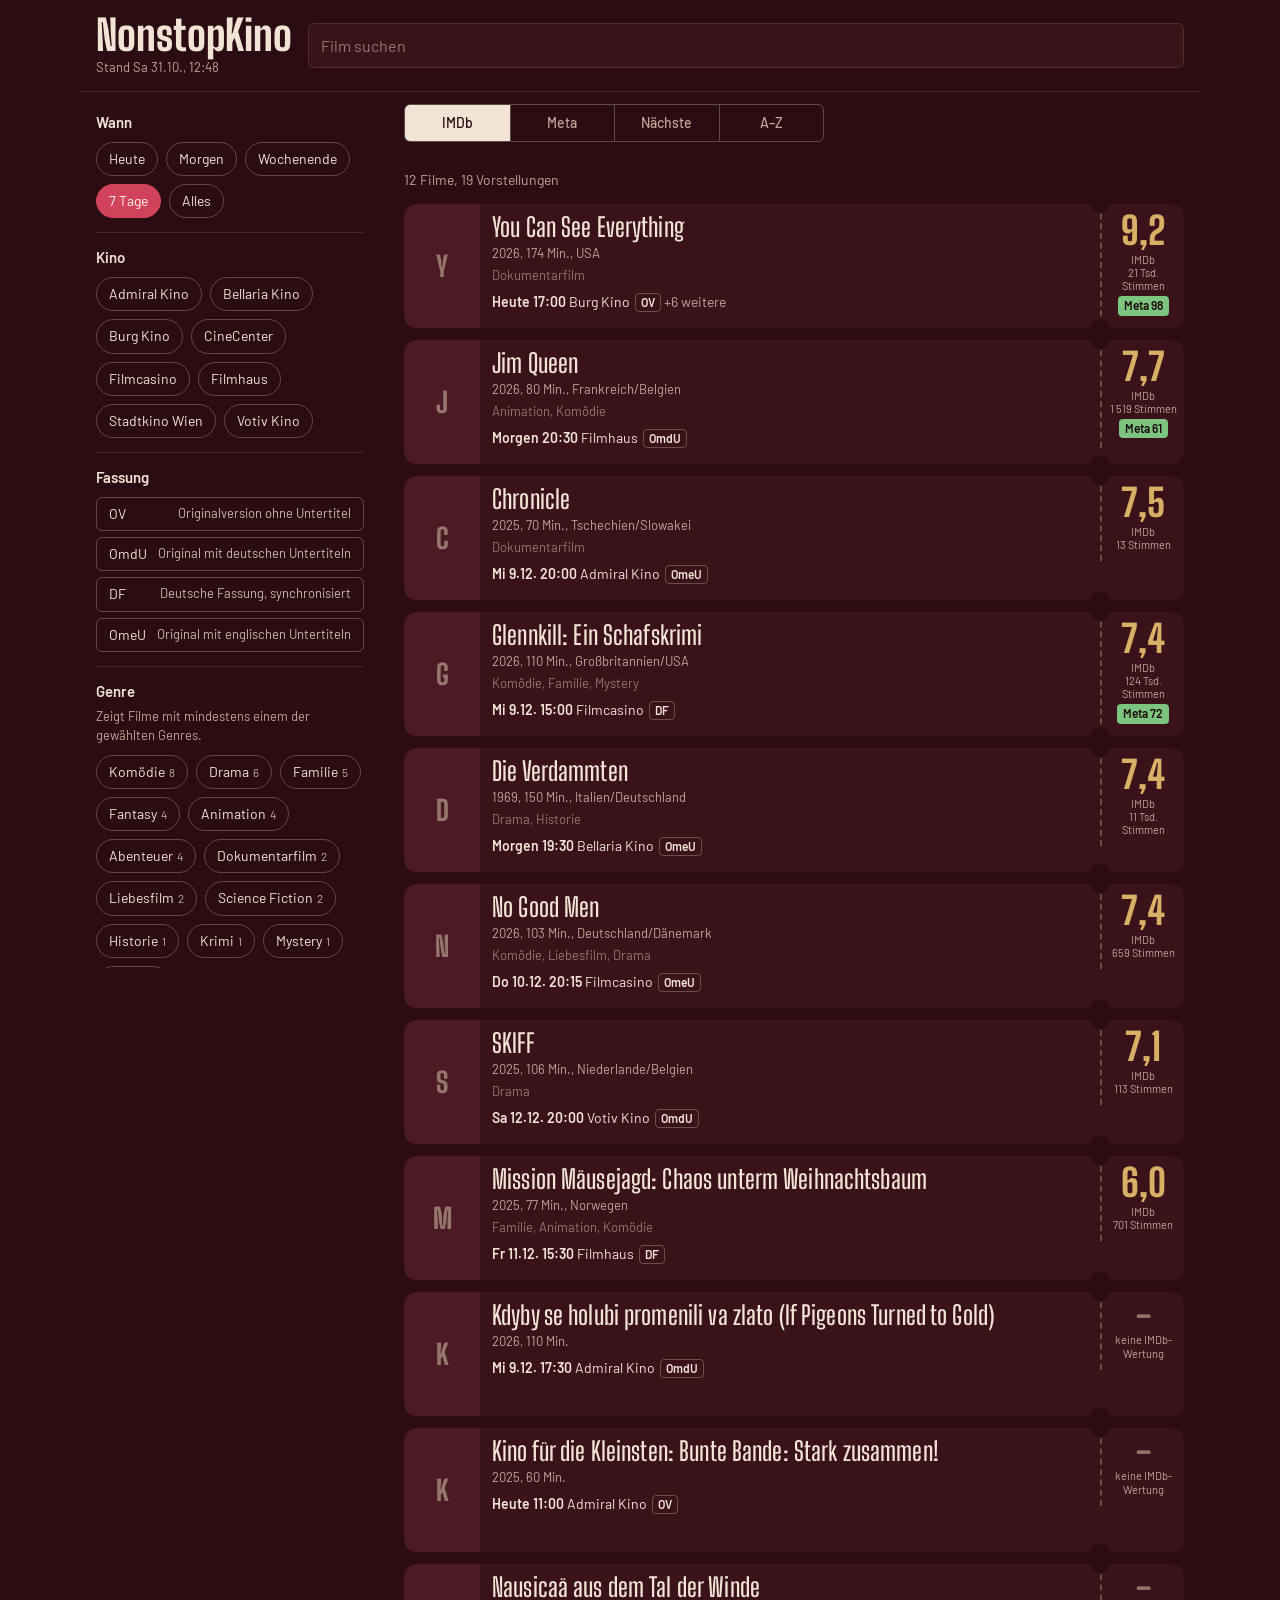
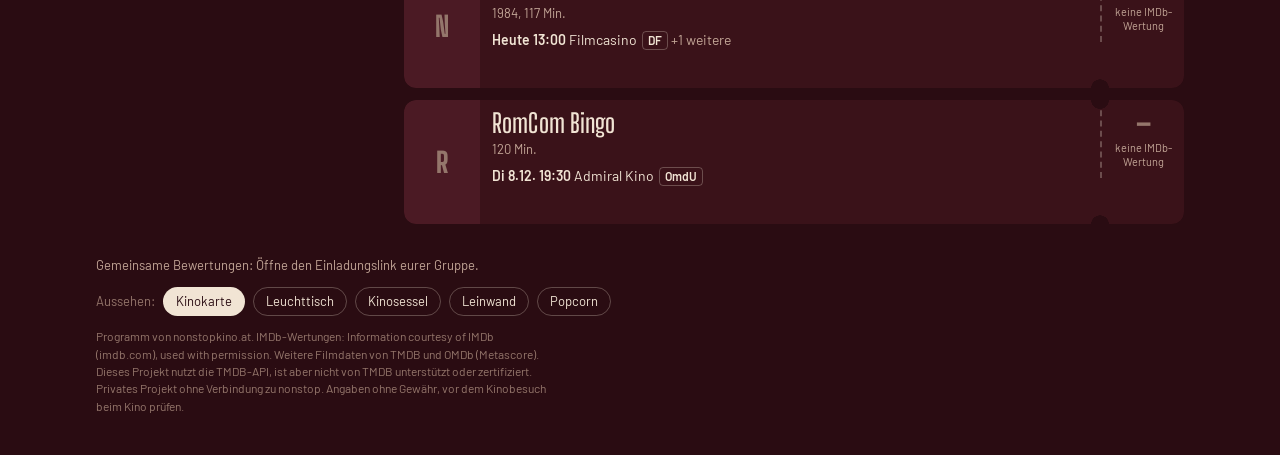
==== index.html @ e91eb58c "Drei neue Stile (Kinosessel, Leinwand, Popcorn) und Knopf zum Filterlöschen Co-Authored-By: Claude O" ====
<!doctype html>
<html lang="de">
<head>
<meta charset="utf-8">
<meta name="viewport" content="width=device-width, initial-scale=1, viewport-fit=cover">
<title>NonstopKino</title>
<meta name="description" content="Das aktuelle nonstop-Kinoprogramm in Wien, vorgefiltert nach Wertung, Genre, Herkunft, Kino und Fassung.">
<meta name="theme-color" content="#2a0c12">
<link rel="manifest" href="manifest.webmanifest">
<link rel="icon" href="icons/icon.svg" type="image/svg+xml">
<link rel="apple-touch-icon" href="icons/icon-192.png">
<link rel="stylesheet" href="app.css?v=10">
<link rel="stylesheet" href="stil-film.css?v=10">
<link rel="stylesheet" href="stil-sessel.css?v=10">
<link rel="stylesheet" href="stil-leinwand.css?v=10">
<link rel="stylesheet" href="stil-popcorn.css?v=10">
<script>
  // Stil vor dem ersten Zeichnen setzen, damit nichts flackert
  (function () {
    try {
      var p = new URLSearchParams(location.search).get("stil");
      if (p) localStorage.setItem("kinosieb.stil", p);
      var s = p || localStorage.getItem("kinosieb.stil");
      if (["film", "sessel", "leinwand", "popcorn"].indexOf(s) >= 0) document.documentElement.dataset.stil = s;
    } catch (e) {}
  })();
</script>
</head>
<body>
<div class="shell">
  <header class="top">
    <div class="brand">
      <h1>NonstopKino</h1>
      <p class="status" id="status">Programm wird geladen …</p>
    </div>
    <label class="search">
      <span class="sr-only">Film suchen</span>
      <input id="q" type="search" placeholder="Film suchen" autocomplete="off">
    </label>
  </header>

  <div class="bar">
    <div class="sortrow" role="radiogroup" aria-label="Sortieren nach">
      <button type="button" data-sort="imdb" role="radio">IMDb</button>
      <button type="button" data-sort="meta" role="radio" title="Metascore">Meta</button>
      <button type="button" data-sort="group" role="radio" title="Nach Interesse der Gruppe" hidden>Gruppe</button>
      <button type="button" data-sort="next" role="radio">Nächste</button>
      <button type="button" data-sort="title" role="radio">A–Z</button>
    </div>
    <nav class="chips" id="chips" aria-label="Filter"></nav>
  </div>

  <aside class="side" id="side" aria-label="Filter"></aside>

  <main class="list" id="list" aria-live="polite"></main>

  <footer class="foot">
    <p class="gruppe" id="gruppeInfo"></p>
    <p class="stilwahl" role="group" aria-label="Aussehen">Aussehen:
      <button type="button" data-stil="karte">Kinokarte</button>
      <button type="button" data-stil="film">Leuchttisch</button>
      <button type="button" data-stil="sessel">Kinosessel</button>
      <button type="button" data-stil="leinwand">Leinwand</button>
      <button type="button" data-stil="popcorn">Popcorn</button>
    </p>
    <p>Programm von nonstopkino.at. IMDb-Wertungen: Information courtesy of IMDb (imdb.com), used with permission. Weitere Filmdaten von TMDB und OMDb (Metascore). Dieses Projekt nutzt die TMDB-API, ist aber nicht von TMDB unterstützt oder zertifiziert. Privates Projekt ohne Verbindung zu nonstop. Angaben ohne Gewähr, vor dem Kinobesuch beim Kino prüfen.</p>
  </footer>
</div>

<dialog id="sheet" class="sheet" aria-label="Filter">
  <div class="sheet-head">
    <h2>Filter</h2>
    <button type="button" class="ghost" data-close>Schließen</button>
  </div>
  <div class="sheet-body" id="sheetBody"></div>
  <div class="sheet-foot">
    <button type="button" class="ghost" id="reset">Zurücksetzen</button>
    <button type="button" class="primary" data-close id="showN">Filme anzeigen</button>
  </div>
</dialog>

<dialog id="who" class="sheet" aria-label="Wer bist du?">
  <div class="sheet-head">
    <h2>Wer bist du?</h2>
    <button type="button" class="ghost" data-who-close>Später</button>
  </div>
  <div class="sheet-body" id="whoBody"></div>
</dialog>

<dialog id="detail" class="detail" aria-label="Filmdetails">
  <div class="detail-inner" id="detailBody"></div>
</dialog>

<script src="firebase-config.js?v=10"></script>
<script src="app.js?v=10" defer></script>
</body>
</html>
---- app.css ----
/* Schriften lokal eingebunden (SIL Open Font License), keine Verbindung zu Google */
@font-face { font-family: "Barlow"; font-style: normal; font-weight: 400; font-display: swap; src: url("fonts/barlow-latin-400-normal.woff2") format("woff2"); unicode-range: U+0000-00FF, U+0131, U+0152-0153, U+02BB-02BC, U+02C6, U+02DA, U+02DC, U+0304, U+0308, U+0329, U+2000-206F, U+20AC, U+2122, U+2191, U+2193, U+2212, U+2215, U+FEFF, U+FFFD; }
@font-face { font-family: "Barlow"; font-style: normal; font-weight: 400; font-display: swap; src: url("fonts/barlow-latin-ext-400-normal.woff2") format("woff2"); unicode-range: U+0100-02BA, U+02BD-02C5, U+02C7-02CC, U+02CE-02D7, U+02DD-02FF, U+1D00-1DBF, U+1E00-1E9F, U+1EF2-1EFF, U+2020, U+20A0-20AB, U+20AD-20C0, U+2113, U+2C60-2C7F, U+A720-A7FF; }
@font-face { font-family: "Barlow"; font-style: normal; font-weight: 500; font-display: swap; src: url("fonts/barlow-latin-500-normal.woff2") format("woff2"); unicode-range: U+0000-00FF, U+0131, U+0152-0153, U+02BB-02BC, U+02C6, U+02DA, U+02DC, U+0304, U+0308, U+0329, U+2000-206F, U+20AC, U+2122, U+2191, U+2193, U+2212, U+2215, U+FEFF, U+FFFD; }
@font-face { font-family: "Barlow"; font-style: normal; font-weight: 500; font-display: swap; src: url("fonts/barlow-latin-ext-500-normal.woff2") format("woff2"); unicode-range: U+0100-02BA, U+02BD-02C5, U+02C7-02CC, U+02CE-02D7, U+02DD-02FF, U+1D00-1DBF, U+1E00-1E9F, U+1EF2-1EFF, U+2020, U+20A0-20AB, U+20AD-20C0, U+2113, U+2C60-2C7F, U+A720-A7FF; }
@font-face { font-family: "Barlow"; font-style: normal; font-weight: 600; font-display: swap; src: url("fonts/barlow-latin-600-normal.woff2") format("woff2"); unicode-range: U+0000-00FF, U+0131, U+0152-0153, U+02BB-02BC, U+02C6, U+02DA, U+02DC, U+0304, U+0308, U+0329, U+2000-206F, U+20AC, U+2122, U+2191, U+2193, U+2212, U+2215, U+FEFF, U+FFFD; }
@font-face { font-family: "Barlow"; font-style: normal; font-weight: 600; font-display: swap; src: url("fonts/barlow-latin-ext-600-normal.woff2") format("woff2"); unicode-range: U+0100-02BA, U+02BD-02C5, U+02C7-02CC, U+02CE-02D7, U+02DD-02FF, U+1D00-1DBF, U+1E00-1E9F, U+1EF2-1EFF, U+2020, U+20A0-20AB, U+20AD-20C0, U+2113, U+2C60-2C7F, U+A720-A7FF; }
@font-face { font-family: "Big Shoulders Display"; font-style: normal; font-weight: 600; font-display: swap; src: url("fonts/big-shoulders-display-latin-600-normal.woff2") format("woff2"); unicode-range: U+0000-00FF, U+0131, U+0152-0153, U+02BB-02BC, U+02C6, U+02DA, U+02DC, U+0304, U+0308, U+0329, U+2000-206F, U+20AC, U+2122, U+2191, U+2193, U+2212, U+2215, U+FEFF, U+FFFD; }
@font-face { font-family: "Big Shoulders Display"; font-style: normal; font-weight: 600; font-display: swap; src: url("fonts/big-shoulders-display-latin-ext-600-normal.woff2") format("woff2"); unicode-range: U+0100-02BA, U+02BD-02C5, U+02C7-02CC, U+02CE-02D7, U+02DD-02FF, U+1D00-1DBF, U+1E00-1E9F, U+1EF2-1EFF, U+2020, U+20A0-20AB, U+20AD-20C0, U+2113, U+2C60-2C7F, U+A720-A7FF; }
@font-face { font-family: "Big Shoulders Display"; font-style: normal; font-weight: 800; font-display: swap; src: url("fonts/big-shoulders-display-latin-800-normal.woff2") format("woff2"); unicode-range: U+0000-00FF, U+0131, U+0152-0153, U+02BB-02BC, U+02C6, U+02DA, U+02DC, U+0304, U+0308, U+0329, U+2000-206F, U+20AC, U+2122, U+2191, U+2193, U+2212, U+2215, U+FEFF, U+FFFD; }
@font-face { font-family: "Big Shoulders Display"; font-style: normal; font-weight: 800; font-display: swap; src: url("fonts/big-shoulders-display-latin-ext-800-normal.woff2") format("woff2"); unicode-range: U+0100-02BA, U+02BD-02C5, U+02C7-02CC, U+02CE-02D7, U+02DD-02FF, U+1D00-1DBF, U+1E00-1E9F, U+1EF2-1EFF, U+2020, U+20A0-20AB, U+20AD-20C0, U+2113, U+2C60-2C7F, U+A720-A7FF; }

:root {
  --plush: #2a0c12;
  --plush-2: #3a1219;
  --plush-3: #4b1a24;
  --ink: #f1e4d4;
  --muted: #c2a596;
  --dim: #94766b;
  --brass: #d7b066;
  --seat: #d0435a;
  --seat-ink: #fff3f0;
  --line: rgba(241, 228, 212, 0.12);
  --line-strong: rgba(241, 228, 212, 0.28);
  --meta-good: #7cc47f;
  --meta-mid: #e6c24f;
  --meta-bad: #e27565;
  --focus: #f3d48f;
  --stub: 84px;
  --notch: 9px;
  --r-s: 6px;
  --r-m: 12px;
  --display: "Big Shoulders Display", "Arial Narrow", sans-serif;
  --ui: "Barlow", system-ui, -apple-system, "Segoe UI", sans-serif;
  color-scheme: dark;
}

* { box-sizing: border-box; }
html { -webkit-text-size-adjust: 100%; }
body {
  margin: 0;
  background: var(--plush);
  color: var(--ink);
  font: 400 16px/1.45 var(--ui);
  min-height: 100vh;
}
button, input { font: inherit; color: inherit; }
a { color: var(--brass); }
:focus-visible { outline: 2px solid var(--focus); outline-offset: 2px; }
.sr-only { position: absolute; width: 1px; height: 1px; overflow: hidden; clip: rect(0 0 0 0); white-space: nowrap; }

.shell {
  display: grid;
  grid-template-columns: minmax(0, 1fr);
  grid-template-areas: "top" "bar" "list" "foot";
  max-width: 1120px;
  margin: 0 auto;
}

/* Kopfbereich */
.top {
  grid-area: top;
  background: var(--plush);
  padding: calc(env(safe-area-inset-top) + 14px) 16px 0;
}
.brand { display: flex; align-items: baseline; justify-content: space-between; gap: 12px; }
.brand h1 {
  margin: 0;
  font: 800 42px/1 var(--display);
  color: var(--ink);
}
.status { margin: 0; font-size: 13px; color: var(--muted); text-align: right; }

.search { display: block; margin-top: 12px; }
.search input {
  width: 100%;
  padding: 10px 12px;
  background: var(--plush-2);
  border: 1px solid var(--line);
  border-radius: var(--r-s);
}
.search input::placeholder { color: var(--dim); }

/* Sortierung und Filter: bleiben beim Scrollen oben stehen */
.bar {
  grid-area: bar;
  position: sticky;
  top: 0;
  z-index: 5;
  padding: 10px 16px;
  padding-top: max(10px, env(safe-area-inset-top));
  background: var(--plush);
  border-bottom: 1px solid var(--line);
}
.sortrow {
  display: grid;
  grid-auto-flow: column;
  grid-auto-columns: 1fr;
  border: 1px solid var(--line-strong);
  border-radius: var(--r-s);
  overflow: hidden;
}
.sortrow button {
  border: 0;
  background: transparent;
  padding: 8px 4px;
  font-weight: 500;
  font-size: 14px;
  color: var(--muted);
  cursor: pointer;
}
.sortrow button + button { border-left: 1px solid var(--line-strong); }
.sortrow button[aria-checked="true"] { background: var(--ink); color: var(--plush); }

.chips {
  display: flex;
  gap: 8px;
  margin: 10px -16px 0;
  padding: 0 16px 2px;
  overflow-x: auto;
  scrollbar-width: none;
}
.chips::-webkit-scrollbar { display: none; }
.chip {
  flex: none;
  border: 1px solid var(--line-strong);
  background: transparent;
  border-radius: 999px;
  padding: 6px 12px;
  font-size: 14px;
  cursor: pointer;
  white-space: nowrap;
}
.chip.on { background: var(--seat); border-color: var(--seat); color: var(--seat-ink); }
.chip.clear { border-style: dashed; font-weight: 600; }
.side-reset { width: 100%; margin: 8px 0 4px; }
.nr { display: none; }
.chip .n { font-weight: 600; margin-left: 4px; }

/* Liste */
.list { grid-area: list; padding: 14px 16px 24px; display: grid; gap: 12px; align-content: start; }
.summary { margin: 0 0 2px; font-size: 14px; color: var(--muted); display: flex; justify-content: space-between; gap: 12px; }
.summary button { background: none; border: 0; padding: 0; color: var(--brass); cursor: pointer; text-decoration: underline; }

.ticket {
  position: relative;
  display: grid;
  grid-template-columns: 64px minmax(0, 1fr) var(--stub);
  min-height: 112px;
  background: var(--plush-2);
  border-radius: var(--r-m);
  cursor: pointer;
  text-align: left;
  border: 0;
  padding: 0;
  width: 100%;
  -webkit-mask:
    radial-gradient(circle var(--notch) at calc(100% - var(--stub)) 0, transparent 97%, #000 100%) top / 100% 51% no-repeat,
    radial-gradient(circle var(--notch) at calc(100% - var(--stub)) 100%, transparent 97%, #000 100%) bottom / 100% 51% no-repeat;
          mask:
    radial-gradient(circle var(--notch) at calc(100% - var(--stub)) 0, transparent 97%, #000 100%) top / 100% 51% no-repeat,
    radial-gradient(circle var(--notch) at calc(100% - var(--stub)) 100%, transparent 97%, #000 100%) bottom / 100% 51% no-repeat;
}
.ticket:hover { background: #431620; }
.ticket:focus-visible { outline-offset: -2px; }

.poster {
  width: 64px;
  height: 100%;
  min-height: 112px;
  object-fit: cover;
  border-radius: var(--r-m) 0 0 var(--r-m);
  background: var(--plush-3);
  display: block;
}
.poster.empty {
  display: grid;
  place-items: center;
  font: 800 28px/1 var(--display);
  color: var(--dim);
}

.body { padding: 10px 12px; min-width: 0; display: flex; flex-direction: column; gap: 3px; }
.title {
  margin: 0;
  font: 600 26px/1.02 var(--display);
  letter-spacing: 0.005em;
  overflow-wrap: anywhere;
}
.facts { margin: 0; font-size: 13px; color: var(--muted); }
.genres { margin: 0; font-size: 13px; color: var(--dim); }
.next { margin: auto 0 0; padding-top: 4px; font-size: 14px; }
.next b { font-weight: 600; }
.next .more { color: var(--muted); }
.vtag {
  display: inline-block;
  font-size: 12px;
  font-weight: 600;
  padding: 0 5px;
  border: 1px solid var(--line-strong);
  border-radius: 4px;
  margin-left: 2px;
}

.edge { display: none; }

.stub {
  border-left: 2px dashed var(--line-strong);
  padding: 10px 6px;
  display: flex;
  flex-direction: column;
  align-items: center;
  justify-content: center;
  gap: 4px;
  text-align: center;
}
.score {
  font: 800 38px/0.9 var(--display);
  color: var(--brass);
  font-variant-numeric: tabular-nums;
}
.score.none { color: var(--dim); font-size: 30px; }
.score-label { font-size: 11px; color: var(--muted); line-height: 1.2; }
.meta {
  font-size: 12px;
  font-weight: 600;
  padding: 1px 6px;
  border-radius: 4px;
  color: #1d0a0d;
}
.meta.good { background: var(--meta-good); }
.meta.mid { background: var(--meta-mid); }
.meta.bad { background: var(--meta-bad); }

/* Bewertungen der Gruppe */
.votes { display: flex; flex-wrap: wrap; gap: 4px; margin-top: 7px; }
.vchip {
  font-size: 12px;
  line-height: 1;
  padding: 4px 7px;
  border-radius: 999px;
  background: rgba(241, 228, 212, 0.08);
  border: 1px solid var(--line);
  white-space: nowrap;
}
.vchip.me { border-color: var(--brass); }
.ticket.is-seen { opacity: 0.55; }
.ticket.is-seen .title::after { content: " ✓ gesehen"; font: 500 13px/1 var(--ui); color: var(--muted); }
.d-group { margin-top: 24px; padding: 16px; background: var(--plush-2); border-radius: var(--r-m); }
.d-group h3 { margin: 0 0 12px; font: 600 24px/1 var(--display); }
.rates { display: grid; grid-template-columns: repeat(4, 1fr); gap: 8px; }
.rate {
  display: flex;
  flex-direction: column;
  align-items: center;
  gap: 4px;
  padding: 10px 2px;
  border-radius: var(--r-s);
  border: 1px solid var(--line-strong);
  background: transparent;
  cursor: pointer;
  font-size: 13px;
}
.rate .emo { font-size: 30px; line-height: 1; }
.rate[aria-pressed="true"] { background: var(--seat); border-color: var(--seat); color: var(--seat-ink); }
.seen-toggle {
  margin-top: 10px;
  width: 100%;
  padding: 10px;
  border-radius: var(--r-s);
  border: 1px dashed var(--line-strong);
  background: transparent;
  cursor: pointer;
  font-weight: 500;
}
.seen-toggle[aria-pressed="true"] { border-style: solid; background: var(--ink); color: var(--plush); }
.group-list { list-style: none; margin: 14px 0 0; padding: 0; }
.group-list li { display: flex; justify-content: space-between; gap: 12px; padding: 8px 0; border-top: 1px solid var(--line); font-size: 15px; }
.group-list .who { font-weight: 600; }
.group-list .what { text-align: right; }
.group-list .what.none { color: var(--dim); }
.linkbtn { background: none; border: 0; padding: 0; color: var(--brass); text-decoration: underline; cursor: pointer; font: inherit; }
.gruppe { margin: 0 0 12px; font-size: 13px; color: var(--muted); }
.gruppe b { color: var(--ink); }
.who-new { display: grid; gap: 6px; margin: 16px 0 12px; }
.who-new input { padding: 10px 12px; background: var(--plush-3); border: 1px solid var(--line-strong); border-radius: var(--r-s); }
#who .sheet-body { padding: 14px 16px calc(env(safe-area-inset-bottom) + 18px); }
#who .primary { width: 100%; }

.empty-state { padding: 40px 8px; text-align: center; color: var(--muted); }
.empty-state h2 { font: 600 26px/1.1 var(--display); color: var(--ink); margin: 0 0 8px; }
.empty-state button { margin-top: 14px; }

.foot { grid-area: foot; padding: 8px 16px calc(env(safe-area-inset-bottom) + 28px); font-size: 12px; color: var(--dim); max-width: 70ch; }

/* Buttons */
.primary, .ghost {
  border-radius: var(--r-s);
  padding: 10px 16px;
  font-weight: 600;
  cursor: pointer;
}
.primary { background: var(--seat); color: var(--seat-ink); border: 1px solid var(--seat); }
.ghost { background: transparent; border: 1px solid var(--line-strong); color: var(--ink); }

/* Filter-Blatt */
.sheet {
  border: 0;
  padding: 0;
  background: var(--plush-2);
  color: var(--ink);
  width: 100%;
  max-width: 640px;
  max-height: 88vh;
  margin: auto auto 0;
  border-radius: 16px 16px 0 0;
  display: none;
  flex-direction: column;
}
.sheet[open] { display: flex; }
.sheet::backdrop { background: rgba(10, 2, 4, 0.6); }
.sheet-head, .sheet-foot { display: flex; align-items: center; justify-content: space-between; gap: 12px; padding: 14px 16px; }
.sheet-head { border-bottom: 1px solid var(--line); }
.sheet-head h2 { margin: 0; font: 600 26px/1 var(--display); }
.sheet-foot { border-top: 1px solid var(--line); padding-bottom: calc(env(safe-area-inset-bottom) + 14px); }
.sheet-foot .primary { flex: 1; }
.sheet-body { overflow-y: auto; padding: 4px 16px 12px; }

.fgroup { padding: 14px 0; border-bottom: 1px solid var(--line); }
.fgroup:last-child { border-bottom: 0; }
.fgroup h3 { margin: 0 0 8px; font-size: 15px; font-weight: 600; }
.fgroup .hint { margin: -4px 0 10px; font-size: 13px; color: var(--muted); }
.opts { display: flex; flex-wrap: wrap; gap: 8px; }
.opt {
  border: 1px solid var(--line-strong);
  background: transparent;
  border-radius: 999px;
  padding: 6px 12px;
  font-size: 14px;
  cursor: pointer;
}
.opt[aria-pressed="true"] { background: var(--seat); border-color: var(--seat); color: var(--seat-ink); }
.opt small { color: inherit; opacity: 0.75; margin-left: 4px; }
.vlist { display: grid; gap: 6px; }
.vlist .opt { border-radius: var(--r-s); text-align: left; display: flex; justify-content: space-between; gap: 10px; }
.vlist .opt span:last-child { opacity: 0.8; font-size: 13px; }

/* Detailansicht */
.detail {
  border: 0;
  padding: 0;
  margin: 0;
  width: 100%;
  max-width: 100%;
  height: 100%;
  max-height: 100%;
  background: var(--plush);
  color: var(--ink);
}
.detail::backdrop { background: rgba(10, 2, 4, 0.7); }
.detail-inner { max-width: 760px; margin: 0 auto; padding: calc(env(safe-area-inset-top) + 12px) 16px calc(env(safe-area-inset-bottom) + 32px); }
.detail-bar { display: flex; justify-content: flex-end; position: sticky; top: 0; padding: 4px 0 10px; background: var(--plush); z-index: 1; }
.d-hero { display: grid; grid-template-columns: 120px minmax(0, 1fr); gap: 16px; align-items: start; }
.d-hero img, .d-hero .poster.empty { width: 120px; height: 180px; min-height: 0; border-radius: var(--r-s); object-fit: cover; }
.d-title { margin: 0; font: 800 36px/0.98 var(--display); overflow-wrap: anywhere; }
.d-orig { margin: 4px 0 0; color: var(--muted); font-size: 14px; }
.d-facts { margin: 8px 0 0; font-size: 14px; color: var(--muted); }
.d-scores { display: flex; flex-wrap: wrap; gap: 14px; margin-top: 12px; align-items: flex-end; }
.d-score { display: flex; flex-direction: column; }
.d-score .score { font-size: 44px; }
.d-overview { margin: 18px 0 0; max-width: 65ch; }
.d-links { display: flex; flex-wrap: wrap; gap: 8px; margin-top: 16px; }
.d-links a {
  text-decoration: none;
  border: 1px solid var(--line-strong);
  border-radius: var(--r-s);
  padding: 8px 14px;
  color: var(--ink);
  font-weight: 500;
}
.d-links a.trailer { background: var(--ink); color: var(--plush); border-color: var(--ink); }
.d-shows { margin-top: 26px; }
.d-shows-head { display: flex; justify-content: space-between; align-items: baseline; gap: 12px; flex-wrap: wrap; }
.d-shows-head h3 { margin: 0; font: 600 26px/1 var(--display); }
.d-shows-head button { background: none; border: 0; color: var(--brass); text-decoration: underline; cursor: pointer; padding: 0; font-size: 14px; }
.day { margin-top: 16px; }
.day h4 { margin: 0 0 6px; font-size: 14px; font-weight: 600; color: var(--muted); }
.show {
  display: grid;
  grid-template-columns: 58px minmax(0, 1fr) auto;
  gap: 10px;
  align-items: center;
  padding: 9px 0;
  border-top: 1px solid var(--line);
}
.show-time { font: 600 24px/1 var(--display); font-variant-numeric: tabular-nums; }
.show-where { min-width: 0; }
.show-where .cin { font-weight: 600; }
.show-where .tags { font-size: 12px; color: var(--muted); }
.show-links { display: flex; gap: 10px; font-size: 13px; }
.d-note { margin-top: 22px; font-size: 13px; color: var(--dim); }

@media (min-width: 900px) {
  .shell {
    grid-template-columns: 300px minmax(0, 1fr);
    grid-template-areas: "top top" "side bar" "side list" "foot foot";
    grid-template-rows: auto auto 1fr auto;
    column-gap: 8px;
  }
  .top { display: grid; grid-template-columns: auto minmax(0, 1fr); grid-template-areas: "brand search"; align-items: center; gap: 16px; }
  .bar { padding: 12px 16px; border-bottom: 0; }
  .bar .sortrow { max-width: 420px; }
  .brand { grid-area: brand; flex-direction: column; align-items: flex-start; gap: 2px; }
  .status { text-align: left; }
  .search { grid-area: search; margin: 0; }
  .chips { display: none; }
  .top { padding-bottom: 14px; border-bottom: 1px solid var(--line); }
  .side {
    grid-area: side;
    grid-row: 2 / 4;
    display: block;
    position: sticky;
    top: 12px;
    align-self: start;
    max-height: calc(100vh - 24px);
    overflow-y: auto;
    padding: 6px 16px 24px;
  }
  .list { padding-top: 16px; }
  .ticket { grid-template-columns: 76px minmax(0, 1fr) var(--stub); min-height: 124px; }
  .poster { width: 76px; min-height: 124px; }
}
@media (max-width: 899px) { .side { display: none; } }

@media (prefers-reduced-motion: no-preference) {
  .sheet[open] { animation: rise 0.22s ease-out; }
  @keyframes rise { from { transform: translateY(24px); opacity: 0; } to { transform: none; opacity: 1; } }
}
---- stil-film.css ----
/* Stil "Leuchttisch": Filmstreifen auf dem Leuchttisch, Kinoreklame mit Steckbuchstaben.
   Aktiv, wenn <html data-stil="film"> gesetzt ist. */

:root[data-stil="film"] {
  --lightbox: #e7eae4;
  --lightbox-hi: #f7f8f3;
  --film: #17110d;
  --frame: #251c16;
  --frame-hi: #30241c;
  --edge: #ea7c2c;
  --bulb: #ffd479;
  --marquee: #a3172a;
  --marquee-deep: #7d0f1f;

  --plush: var(--film);
  --plush-2: var(--frame);
  --plush-3: #35281f;
  --ink: #f4ecdf;
  --muted: #cbb9a6;
  --dim: #927e6e;
  --brass: var(--bulb);
  --seat: #c41f34;
  --line: rgba(244, 236, 223, 0.12);
  --line-strong: rgba(244, 236, 223, 0.28);
  color-scheme: light;
}

:root[data-stil="film"] body {
  background:
    radial-gradient(120% 70% at 50% 0%, var(--lightbox-hi) 0%, var(--lightbox) 60%, #dfe2dc 100%) fixed;
  color: #1c1511;
}

/* Feines Filmkorn über allem */
:root[data-stil="film"] body::after {
  content: "";
  position: fixed;
  inset: 0;
  pointer-events: none;
  z-index: 40;
  opacity: 0.07;
  background-image: url("data:image/svg+xml,%3Csvg xmlns='http://www.w3.org/2000/svg' width='160' height='160'%3E%3Cfilter id='n'%3E%3CfeTurbulence type='fractalNoise' baseFrequency='.9' numOctaves='2' stitchTiles='stitch'/%3E%3CfeColorMatrix values='0 0 0 0 0 0 0 0 0 0 0 0 0 0 0 0 0 0 1.4 -.2'/%3E%3C/filter%3E%3Crect width='100%25' height='100%25' filter='url(%23n)'/%3E%3C/svg%3E");
}

/* Bereiche auf dem hellen Leuchttisch bekommen dunkle Schrift */
:root[data-stil="film"] .top,
:root[data-stil="film"] .bar,
:root[data-stil="film"] .side,
:root[data-stil="film"] .foot {
  --ink: #1c1511;
  --muted: #5d5045;
  --dim: #7a6b5f;
  --line: rgba(28, 21, 17, 0.14);
  --line-strong: rgba(28, 21, 17, 0.32);
  --plush: var(--lightbox);
  --plush-2: #ffffff;
  --brass: #a3172a;
  --focus: #a3172a;
  color: var(--ink);
}
:root[data-stil="film"] .top,
:root[data-stil="film"] .bar {
  background: radial-gradient(120% 70% at 50% 0%, var(--lightbox-hi) 0%, var(--lightbox) 60%, #dfe2dc 100%) fixed;
  border-bottom-color: transparent;
}
:root[data-stil="film"] .bar { box-shadow: 0 6px 12px -8px rgba(28, 21, 17, 0.25); }

/* Kinoreklame mit Glühbirnen */
:root[data-stil="film"] .brand {
  position: relative;
  flex-direction: column;
  align-items: center;
  justify-content: center;
  gap: 9px;
  padding: 20px 18px 14px;
  background: linear-gradient(180deg, var(--marquee), var(--marquee-deep));
  border-radius: 10px;
  box-shadow: 0 10px 26px rgba(125, 15, 31, 0.28), inset 0 1px 0 rgba(255, 255, 255, 0.15);
}
:root[data-stil="film"] .brand::before {
  content: "";
  position: absolute;
  inset: 4px;
  border-radius: 8px;
  padding: 7px;
  background: radial-gradient(circle, #fffbe8 0 1.6px, var(--bulb) 2.6px, rgba(255, 212, 121, 0.35) 3.6px, transparent 4.8px) center / 14px 14px round;
  -webkit-mask: linear-gradient(#000 0 0) content-box, linear-gradient(#000 0 0);
  -webkit-mask-composite: xor;
          mask: linear-gradient(#000 0 0) content-box exclude, linear-gradient(#000 0 0);
  pointer-events: none;
}
:root[data-stil="film"] .brand h1 {
  display: flex;
  gap: 3px;
  padding: 6px 12px 4px;
  background:
    repeating-linear-gradient(180deg, transparent 0 44px, rgba(0, 0, 0, 0.12) 44px 46px),
    #f6f6f0;
  border-radius: 3px;
  box-shadow: 0 0 0 3px #2a0a10, 0 0 22px rgba(255, 228, 170, 0.55), inset 0 0 14px rgba(255, 255, 255, 0.9);
}
:root[data-stil="film"] .tile {
  display: inline-block;
  font: 800 40px/1 var(--display);
  color: #151313;
  padding: 1px 2px 0;
}
:root[data-stil="film"] .tile:nth-child(3n + 1) { transform: rotate(-1.4deg) translateY(1px); }
:root[data-stil="film"] .tile:nth-child(4n + 2) { transform: rotate(1.1deg); }
:root[data-stil="film"] .tile:nth-child(5n + 3) { transform: translateY(-1px); }
:root[data-stil="film"] .status { color: #ffe7c4; text-align: center; font-size: 13px; }

:root[data-stil="film"] .search input { border-color: rgba(28, 21, 17, 0.22); }
:root[data-stil="film"] .chip { background: rgba(255, 255, 255, 0.55); }
:root[data-stil="film"] .chip.on { background: var(--seat); }

/* Der Filmstreifen */
:root[data-stil="film"] .list {
  position: relative;
  margin: 12px 8px 0;
  padding: 18px 34px 26px;
  gap: 30px;
  background: var(--film);
  color: var(--ink);
  border-radius: 3px;
  box-shadow: 0 14px 34px rgba(0, 0, 0, 0.25);
}
:root[data-stil="film"] .list::before,
:root[data-stil="film"] .list::after {
  content: "";
  position: absolute;
  top: 0;
  bottom: 0;
  width: 16px;
  background: url("data:image/svg+xml,%3Csvg xmlns='http://www.w3.org/2000/svg' width='16' height='26'%3E%3Crect x='1' y='7' width='14' height='12' rx='3' fill='%23e7eae4'/%3E%3C/svg%3E") 0 0 / 16px 26px repeat-y;
}
:root[data-stil="film"] .list::before { left: 9px; }
:root[data-stil="film"] .list::after { right: 9px; }

:root[data-stil="film"] .summary { color: var(--edge); font-size: 12px; letter-spacing: 0.08em; font-weight: 600; }
:root[data-stil="film"] .summary button { color: var(--bulb); }

:root[data-stil="film"] .ticket {
  -webkit-mask: none;
          mask: none;
  overflow: visible;
  grid-template-columns: 82px minmax(0, 1fr) 76px;
  min-height: 124px;
  background: var(--frame);
  border-radius: 7px;
  box-shadow: inset 0 0 0 1px rgba(255, 255, 255, 0.04), inset 0 0 30px rgba(0, 0, 0, 0.35);
}
:root[data-stil="film"] .ticket:hover { background: var(--frame-hi); }
:root[data-stil="film"] .ticket .poster { width: 82px; min-height: 124px; border-radius: 7px 0 0 7px; }
:root[data-stil="film"] .edge {
  display: block;
  position: absolute;
  top: -21px;
  left: 2px;
  right: 2px;
  font: 600 11px/1 var(--ui);
  letter-spacing: 0.16em;
  color: var(--edge);
  white-space: nowrap;
  overflow: hidden;
  pointer-events: none;
}
:root[data-stil="film"] .stub {
  border-left: 0;
  background: linear-gradient(180deg, rgba(255, 212, 121, 0.06), rgba(0, 0, 0, 0.18));
  border-radius: 0 7px 7px 0;
}
:root[data-stil="film"] .score {
  color: var(--bulb);
  text-shadow: 0 0 14px rgba(255, 186, 84, 0.5), 0 0 2px rgba(255, 240, 200, 0.6);
}
:root[data-stil="film"] .score.none { color: var(--dim); text-shadow: none; }
:root[data-stil="film"] .empty-state h2 { color: var(--ink); }

/* Filter und Detail: dunkler Vorführraum */
:root[data-stil="film"] .sheet { background: var(--film); }
:root[data-stil="film"] .detail,
:root[data-stil="film"] .detail-bar { background: var(--film); }
:root[data-stil="film"] .d-hero img,
:root[data-stil="film"] .d-hero .poster.empty { box-shadow: 0 0 0 4px #000, 0 0 40px rgba(255, 220, 160, 0.18); }
:root[data-stil="film"] .d-links a.trailer { background: var(--bulb); color: #1d130a; border-color: var(--bulb); }

/* Stilwahl im Fußbereich */
.stilwahl { display: flex; gap: 8px; align-items: center; margin: 0 0 12px; font-size: 13px; }
.stilwahl button {
  background: transparent;
  border: 1px solid var(--line-strong);
  border-radius: 999px;
  padding: 4px 12px;
  cursor: pointer;
  color: var(--ink);
}
.stilwahl button[aria-pressed="true"] { background: var(--ink); color: var(--plush); }

/* Vorlauf-Countdown beim ersten Öffnen */
.leader {
  position: fixed;
  inset: 0;
  z-index: 60;
  display: grid;
  place-items: center;
  background: radial-gradient(circle at 50% 50%, #3a332b 0%, #15110d 70%);
  transition: opacity 0.35s ease;
}
.leader.out { opacity: 0; pointer-events: none; }
.leader-ring {
  position: relative;
  width: 200px;
  height: 200px;
  border-radius: 50%;
  border: 3px solid #d9d2c3;
  box-shadow: 0 0 0 14px rgba(217, 210, 195, 0.12);
  background:
    linear-gradient(#d9d2c3, #d9d2c3) center / 2px 100% no-repeat,
    linear-gradient(#d9d2c3, #d9d2c3) center / 100% 2px no-repeat;
  overflow: hidden;
}
.leader-ring::before {
  content: "";
  position: absolute;
  inset: 0;
  background: conic-gradient(rgba(255, 255, 255, 0.28) 0deg 70deg, transparent 70deg);
  animation: sweep 0.45s linear infinite;
}
.leader-ring span {
  position: absolute;
  inset: 0;
  display: grid;
  place-items: center;
  font: 800 120px/1 var(--display);
  color: #f1ece2;
}
@keyframes sweep { to { transform: rotate(360deg); } }

@media (min-width: 900px) {
  :root[data-stil="film"] .list { margin: 16px 0 0; }
  :root[data-stil="film"] .brand { align-items: flex-start; padding: 18px 20px 12px; }
  :root[data-stil="film"] .status { text-align: left; }
  :root[data-stil="film"] .ticket { grid-template-columns: 96px minmax(0, 1fr) 84px; min-height: 140px; }
  :root[data-stil="film"] .ticket .poster { width: 96px; min-height: 140px; }
}

@media (max-width: 380px) {
  :root[data-stil="film"] .tile { font-size: 33px; }
  :root[data-stil="film"] .brand h1 { gap: 2px; padding: 6px 8px 4px; }
}
---- stil-sessel.css ----
/* Stil "Kinosessel": Samtsessel mit Messingschild auf Kinoteppich. Aktiv mit <html data-stil="sessel">. */

:root[data-stil="sessel"] {
  --carpet: #1c0e11;
  --velvet: #7e1426;
  --velvet-hi: #a62437;
  --velvet-lo: #4f0915;
  --wood: #3d2517;
  --plate: linear-gradient(180deg, #f4de9f 0%, #c99c4b 52%, #edd28c 100%);
  --plate-ink: #3b250f;

  --plush: var(--carpet);
  --plush-2: #2b1519;
  --plush-3: #3b1d23;
  --ink: #f7eadc;
  --muted: #dcc0b0;
  --dim: #a88a7c;
  --brass: #e9c67e;
  --seat: #d4ac57;
  --seat-ink: #241208;
  --focus: #f3d48f;
  --line: rgba(247, 234, 220, 0.13);
  --line-strong: rgba(247, 234, 220, 0.32);
}

/* Kinoteppich mit Rautenmuster */
:root[data-stil="sessel"] body,
:root[data-stil="sessel"] .bar {
  background-color: var(--carpet);
  background-image:
    repeating-linear-gradient(45deg, rgba(212, 172, 87, 0.07) 0 2px, transparent 2px 26px),
    repeating-linear-gradient(-45deg, rgba(212, 172, 87, 0.07) 0 2px, transparent 2px 26px);
  background-attachment: fixed;
}
:root[data-stil="sessel"] .top { background: transparent; }

:root[data-stil="sessel"] .brand h1 {
  background: var(--plate);
  -webkit-background-clip: text;
          background-clip: text;
  color: transparent;
  filter: drop-shadow(0 2px 0 rgba(0, 0, 0, 0.5));
}
:root[data-stil="sessel"] .chip.on,
:root[data-stil="sessel"] .opt[aria-pressed="true"],
:root[data-stil="sessel"] .rate[aria-pressed="true"] { background: var(--seat); border-color: var(--seat); color: var(--seat-ink); }
:root[data-stil="sessel"] .primary { background: var(--seat); border-color: var(--seat); color: var(--seat-ink); }

/* Die Sesselreihe */
:root[data-stil="sessel"] .list { gap: 30px; padding: 20px 30px 30px; }

:root[data-stil="sessel"] .ticket {
  -webkit-mask: none;
          mask: none;
  overflow: visible;
  grid-template-columns: 74px minmax(0, 1fr) 82px;
  padding-bottom: 12px;
  border-radius: 30px 30px 14px 14px;
  background:
    repeating-linear-gradient(90deg, rgba(0, 0, 0, 0.2) 0 2px, transparent 2px 46px),
    radial-gradient(120% 95% at 50% 0%, var(--velvet-hi) 0%, var(--velvet) 55%, var(--velvet-lo) 100%);
  box-shadow:
    inset 0 -12px 0 rgba(0, 0, 0, 0.3),
    inset 0 2px 0 rgba(255, 255, 255, 0.14),
    0 12px 20px rgba(0, 0, 0, 0.45);
}
:root[data-stil="sessel"] .ticket:hover { filter: brightness(1.08); }
/* Armlehnen aus Holz */
:root[data-stil="sessel"] .ticket::before,
:root[data-stil="sessel"] .ticket::after {
  content: "";
  position: absolute;
  bottom: 2px;
  width: 13px;
  height: 58%;
  background: linear-gradient(90deg, #2a170d, var(--wood) 40%, #5d3a27);
  border-radius: 7px 7px 4px 4px;
  box-shadow: 0 6px 10px rgba(0, 0, 0, 0.45);
}
:root[data-stil="sessel"] .ticket::before { left: -17px; }
:root[data-stil="sessel"] .ticket::after { right: -17px; }

:root[data-stil="sessel"] .ticket .poster { width: 74px; border-radius: 30px 0 0 14px; }

/* Messingschild mit Platznummer */
:root[data-stil="sessel"] .nr {
  display: block;
  position: absolute;
  top: -11px;
  left: 50%;
  transform: translateX(-50%);
  z-index: 1;
  padding: 4px 10px;
  border-radius: 4px;
  background: var(--plate);
  color: var(--plate-ink);
  font: 600 11px/1 var(--ui);
  letter-spacing: 0.06em;
  box-shadow: 0 2px 4px rgba(0, 0, 0, 0.45);
}
:root[data-stil="sessel"] .nr::before { content: "Platz "; }

/* Wertung auf Messingplakette */
:root[data-stil="sessel"] .stub {
  border-left: 0;
  margin: 14px 12px 4px 0;
  padding: 8px 4px;
  border-radius: 10px;
  background: var(--plate);
  box-shadow: inset 0 1px 0 rgba(255, 255, 255, 0.6), 0 3px 6px rgba(0, 0, 0, 0.35);
}
:root[data-stil="sessel"] .score { color: var(--plate-ink); text-shadow: 0 1px 0 rgba(255, 255, 255, 0.55); }
:root[data-stil="sessel"] .score.none { color: rgba(59, 37, 15, 0.55); }
:root[data-stil="sessel"] .score-label { color: #5b3d1a; }
:root[data-stil="sessel"] .vchip { background: rgba(0, 0, 0, 0.25); }
:root[data-stil="sessel"] .vchip.me { border-color: #f4de9f; }

:root[data-stil="sessel"] .d-hero img,
:root[data-stil="sessel"] .d-hero .poster.empty { box-shadow: 0 0 0 3px #c99c4b; }
:root[data-stil="sessel"] .d-links a.trailer { background: var(--plate); color: var(--plate-ink); border-color: #c99c4b; }
:root[data-stil="sessel"] .d-group { background: radial-gradient(120% 95% at 50% 0%, var(--velvet) 0%, var(--velvet-lo) 100%); }

@media (min-width: 900px) {
  :root[data-stil="sessel"] .ticket { grid-template-columns: 90px minmax(0, 1fr) 90px; }
  :root[data-stil="sessel"] .ticket .poster { width: 90px; }
}

/* Wertung in der Detailansicht: Messing auf Teppich */
:root[data-stil="sessel"] .d-score .score { color: var(--brass); text-shadow: 0 2px 0 rgba(0, 0, 0, 0.5); }
:root[data-stil="sessel"] .d-score .score.none { color: var(--dim); }
:root[data-stil="sessel"] .d-score .score-label { color: var(--muted); }
---- stil-leinwand.css ----
/* Stil "Leinwand": dunkler Saal, Vorhang links und rechts, Filme leuchten als Leinwand.
   Aktiv mit <html data-stil="leinwand">. */

:root[data-stil="leinwand"] {
  --hall: #13111a;
  --screen-ink: #1b1922;
  --curtain: #8f1222;
  --curtain-hi: #bb1f33;
  --curtain-lo: #4a0610;
  --curtain-w: clamp(12px, 4vw, 64px);

  --plush: var(--hall);
  --plush-2: #1e1b27;
  --plush-3: #2b2737;
  --ink: #eeedf3;
  --muted: #bcb9ca;
  --dim: #8b889c;
  --brass: #f0d290;
  --seat: #bb1f33;
  --seat-ink: #ffffff;
  --line: rgba(238, 237, 243, 0.12);
  --line-strong: rgba(238, 237, 243, 0.3);
}

/* Projektorlicht von oben */
:root[data-stil="leinwand"] body {
  background:
    radial-gradient(ellipse 70% 90% at 50% -5%, rgba(205, 220, 255, 0.14), transparent 62%) fixed,
    var(--hall);
}

/* Vorhang links und rechts */
:root[data-stil="leinwand"] body::before,
:root[data-stil="leinwand"] body::after {
  content: "";
  position: fixed;
  top: 0;
  bottom: 0;
  width: var(--curtain-w);
  z-index: 6;
  pointer-events: none;
  background: repeating-linear-gradient(90deg, var(--curtain-lo) 0, var(--curtain) 7px, var(--curtain-hi) 12px, var(--curtain) 17px, var(--curtain-lo) 24px);
  box-shadow: 0 0 26px rgba(0, 0, 0, 0.65);
}
:root[data-stil="leinwand"] body::before { left: 0; }
:root[data-stil="leinwand"] body::after { right: 0; }
:root[data-stil="leinwand"] .shell { padding: 0 var(--curtain-w); }

/* Geraffte Vorhangblende über dem Titel */
:root[data-stil="leinwand"] .top::before {
  content: "";
  display: block;
  grid-column: 1 / -1;
  height: 26px;
  margin: calc(-1 * (env(safe-area-inset-top) + 14px)) -16px 14px;
  background:
    radial-gradient(circle at 50% 0, var(--curtain) 0 15px, transparent 16px) 0 6px / 30px 22px repeat-x,
    linear-gradient(var(--curtain-hi), var(--curtain) 9px, transparent 9px);
  filter: drop-shadow(0 4px 6px rgba(0, 0, 0, 0.5));
}
:root[data-stil="leinwand"] .brand h1 { text-shadow: 0 0 22px rgba(205, 220, 255, 0.35); }
:root[data-stil="leinwand"] .bar { background: rgba(19, 17, 26, 0.94); }

/* Jede Karte als beleuchtete Leinwand */
:root[data-stil="leinwand"] .list { gap: 22px; padding-top: 20px; }
:root[data-stil="leinwand"] .ticket {
  --ink: var(--screen-ink);
  --muted: #57546a;
  --dim: #7c7990;
  --line: rgba(27, 25, 34, 0.14);
  --line-strong: rgba(27, 25, 34, 0.32);
  --brass: #a3172a;
  -webkit-mask: none;
          mask: none;
  color: var(--screen-ink);
  border-radius: 3px;
  background: radial-gradient(130% 140% at 50% 35%, #fbfcfd 45%, #dde2ea 100%);
  box-shadow:
    0 0 0 1px rgba(255, 255, 255, 0.5),
    0 0 34px rgba(175, 195, 255, 0.28),
    0 18px 28px rgba(0, 0, 0, 0.55);
}
:root[data-stil="leinwand"] .ticket:hover {
  background: radial-gradient(130% 140% at 50% 35%, #ffffff 50%, #e6eaf0 100%);
  box-shadow: 0 0 0 1px rgba(255, 255, 255, 0.7), 0 0 46px rgba(185, 205, 255, 0.42), 0 18px 28px rgba(0, 0, 0, 0.55);
}
:root[data-stil="leinwand"] .ticket .poster { border-radius: 3px 0 0 3px; }
:root[data-stil="leinwand"] .ticket .poster.empty { background: #cfd5df; color: #8b91a0; }
:root[data-stil="leinwand"] .stub { border-left: 1px solid var(--line); }
:root[data-stil="leinwand"] .score { color: var(--screen-ink); }
:root[data-stil="leinwand"] .score.none { color: var(--dim); }
:root[data-stil="leinwand"] .vchip { background: rgba(27, 25, 34, 0.06); }

:root[data-stil="leinwand"] .d-hero img,
:root[data-stil="leinwand"] .d-hero .poster.empty { box-shadow: 0 0 40px rgba(185, 205, 255, 0.3); }
:root[data-stil="leinwand"] .d-links a.trailer { background: #f6f7fa; color: var(--screen-ink); border-color: #f6f7fa; box-shadow: 0 0 20px rgba(185, 205, 255, 0.35); }

/* Wertung in der Detailansicht leuchtet wie die Leinwand */
:root[data-stil="leinwand"] .d-score .score { color: #f6f7fa; text-shadow: 0 0 18px rgba(205, 220, 255, 0.45); }
:root[data-stil="leinwand"] .d-score .score.none { color: var(--dim); text-shadow: none; }
---- stil-popcorn.css ----
/* Stil "Popcorn": buttergelb, Comic-Karten, Wertung auf gestreifter Popcorntüte.
   Aktiv mit <html data-stil="popcorn">. */

:root[data-stil="popcorn"] {
  --butter: #ffe59a;
  --red: #d4213a;
  --red-dark: #9e1427;
  --box-white: #fffdf7;

  --plush: var(--butter);
  --plush-2: var(--box-white);
  --plush-3: #f7e2a6;
  --ink: #3b1e10;
  --muted: #7b5234;
  --dim: #a3815e;
  --brass: var(--red);
  --seat: var(--red);
  --seat-ink: #ffffff;
  --focus: var(--red-dark);
  --line: rgba(59, 30, 16, 0.14);
  --line-strong: rgba(59, 30, 16, 0.34);
  color-scheme: light;
}

/* Verstreutes Popcorn im Hintergrund */
:root[data-stil="popcorn"] body {
  color: var(--ink);
  background-color: var(--butter);
  background-image:
    radial-gradient(circle at 18% 22%, rgba(255, 253, 244, 0.9) 0 6px, transparent 7px),
    radial-gradient(circle at 21.5% 26%, rgba(255, 244, 205, 0.95) 0 5px, transparent 6px),
    radial-gradient(circle at 16% 27%, rgba(255, 250, 230, 0.9) 0 4px, transparent 5px),
    radial-gradient(circle at 68% 64%, rgba(255, 253, 244, 0.85) 0 7px, transparent 8px),
    radial-gradient(circle at 72.5% 60%, rgba(255, 240, 196, 0.95) 0 5px, transparent 6px);
  background-size: 150px 150px;
  background-attachment: fixed;
}
:root[data-stil="popcorn"] .top { background: transparent; }
:root[data-stil="popcorn"] .bar { background: var(--butter); border-bottom: 2px solid var(--ink); }

:root[data-stil="popcorn"] .brand h1 {
  color: var(--red);
  text-shadow: 3px 3px 0 #ffffff, 5px 5px 0 rgba(59, 30, 16, 0.2);
}
:root[data-stil="popcorn"] .search input { border: 2px solid var(--ink); }
:root[data-stil="popcorn"] .sortrow { border: 2px solid var(--ink); }
:root[data-stil="popcorn"] .sortrow button + button { border-left: 2px solid var(--ink); }
:root[data-stil="popcorn"] .sortrow button[aria-checked="true"] { background: var(--red); color: #ffffff; }
:root[data-stil="popcorn"] .chip { background: #fff6d6; border: 2px solid var(--ink); }
:root[data-stil="popcorn"] .chip.on { background: var(--red); border-color: var(--ink); }

/* Comic-Karten */
:root[data-stil="popcorn"] .list { gap: 34px; padding-top: 30px; }
:root[data-stil="popcorn"] .ticket {
  -webkit-mask: none;
          mask: none;
  overflow: visible;
  background: var(--box-white);
  border: 2px solid var(--ink);
  border-radius: 16px;
  box-shadow: 5px 5px 0 var(--ink);
}
:root[data-stil="popcorn"] .ticket:hover { background: #ffffff; box-shadow: 7px 7px 0 var(--ink); }
:root[data-stil="popcorn"] .ticket .poster { border-radius: 14px 0 0 14px; }
:root[data-stil="popcorn"] .ticket .poster.empty { background: #f7e2a6; color: var(--red); }
:root[data-stil="popcorn"] .title { color: var(--red-dark); }

/* Die Popcorntüte mit Wertung */
:root[data-stil="popcorn"] .stub {
  position: relative;
  border-left: 0;
  margin: 8px 10px 8px 0;
  padding: 12px 6px 8px;
}
:root[data-stil="popcorn"] .stub::after {
  content: "";
  position: absolute;
  inset: 0;
  z-index: 0;
  background: repeating-linear-gradient(90deg, var(--red) 0 9px, #ffffff 9px 18px);
  clip-path: polygon(0 0, 100% 0, 87% 100%, 13% 100%);
}
:root[data-stil="popcorn"] .stub::before {
  content: "";
  position: absolute;
  left: -5px;
  right: -5px;
  top: -17px;
  height: 27px;
  z-index: 0;
  background:
    radial-gradient(circle at 12% 70%, #fffaf0 0 8px, transparent 9px),
    radial-gradient(circle at 31% 40%, #fff1c2 0 9px, transparent 10px),
    radial-gradient(circle at 50% 72%, #fffdf6 0 9px, transparent 10px),
    radial-gradient(circle at 70% 38%, #ffeeb5 0 9px, transparent 10px),
    radial-gradient(circle at 88% 68%, #fff8e6 0 8px, transparent 9px);
  filter: drop-shadow(0 1px 0 rgba(59, 30, 16, 0.45));
}
:root[data-stil="popcorn"] .stub > * { position: relative; z-index: 1; }
:root[data-stil="popcorn"] .score {
  display: grid;
  place-items: center;
  width: 58px;
  height: 58px;
  border-radius: 50%;
  background: #ffffff;
  color: var(--red);
  font-size: 30px;
  box-shadow: 0 0 0 3px var(--red-dark);
}
:root[data-stil="popcorn"] .score.none { color: var(--dim); font-size: 26px; }
:root[data-stil="popcorn"] .score-label {
  background: rgba(255, 255, 255, 0.94);
  color: var(--ink);
  border-radius: 4px;
  padding: 2px 4px;
  font-size: 10px;
}
:root[data-stil="popcorn"] .meta { box-shadow: 0 0 0 2px #ffffff; }
:root[data-stil="popcorn"] .vchip { background: #fff3cf; border-color: rgba(59, 30, 16, 0.25); }
:root[data-stil="popcorn"] .vchip.me { border-color: var(--red); }

:root[data-stil="popcorn"] .sheet,
:root[data-stil="popcorn"] .detail,
:root[data-stil="popcorn"] .detail-bar { background: var(--butter); }
:root[data-stil="popcorn"] .d-group { background: var(--box-white); border: 2px solid var(--ink); box-shadow: 4px 4px 0 var(--ink); }
:root[data-stil="popcorn"] .d-hero img,
:root[data-stil="popcorn"] .d-hero .poster.empty { border: 2px solid var(--ink); box-shadow: 4px 4px 0 var(--ink); }
:root[data-stil="popcorn"] .d-links a { border: 2px solid var(--ink); background: #fff6d6; }
:root[data-stil="popcorn"] .d-links a.trailer { background: var(--red); color: #ffffff; }

:root[data-stil="popcorn"] .d-score .score { width: 80px; height: 80px; font-size: 40px; margin-bottom: 6px; }
:root[data-stil="popcorn"] .d-score .score-label { background: transparent; padding: 0; font-size: 12px; }
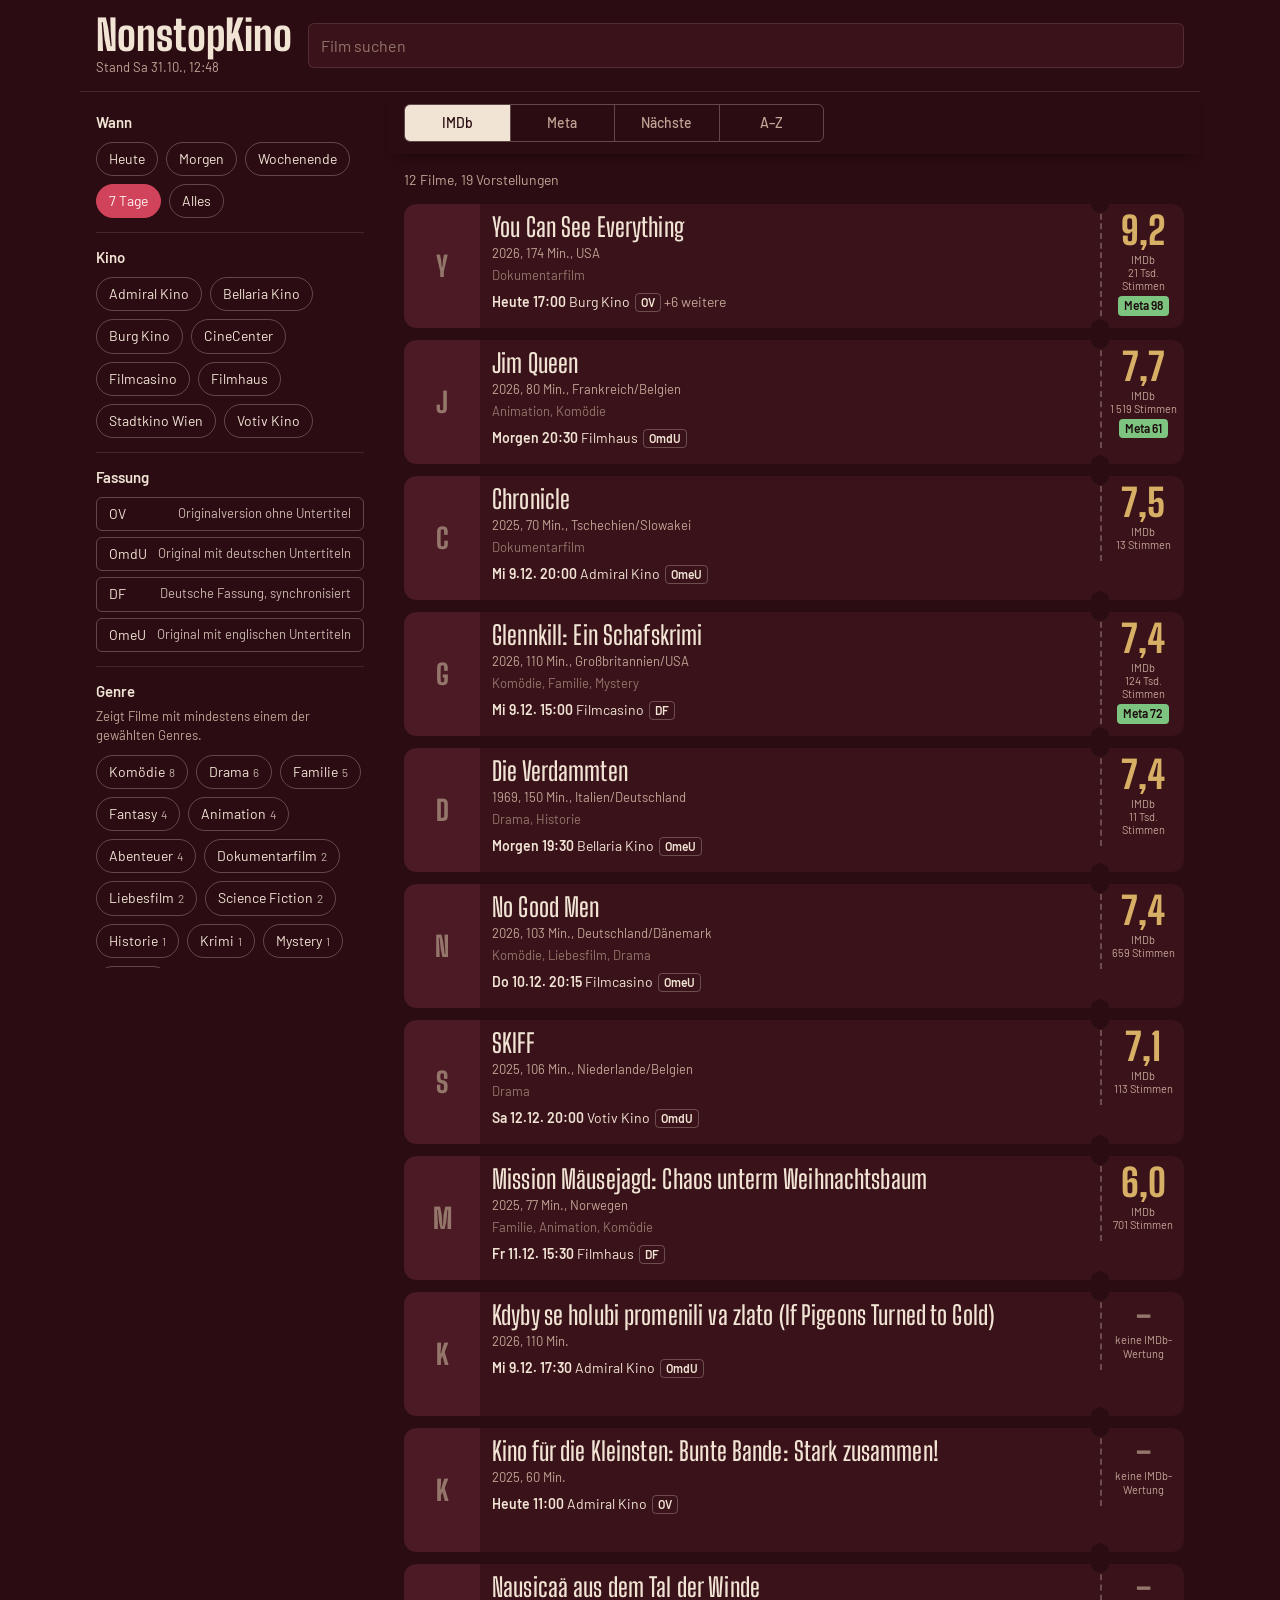
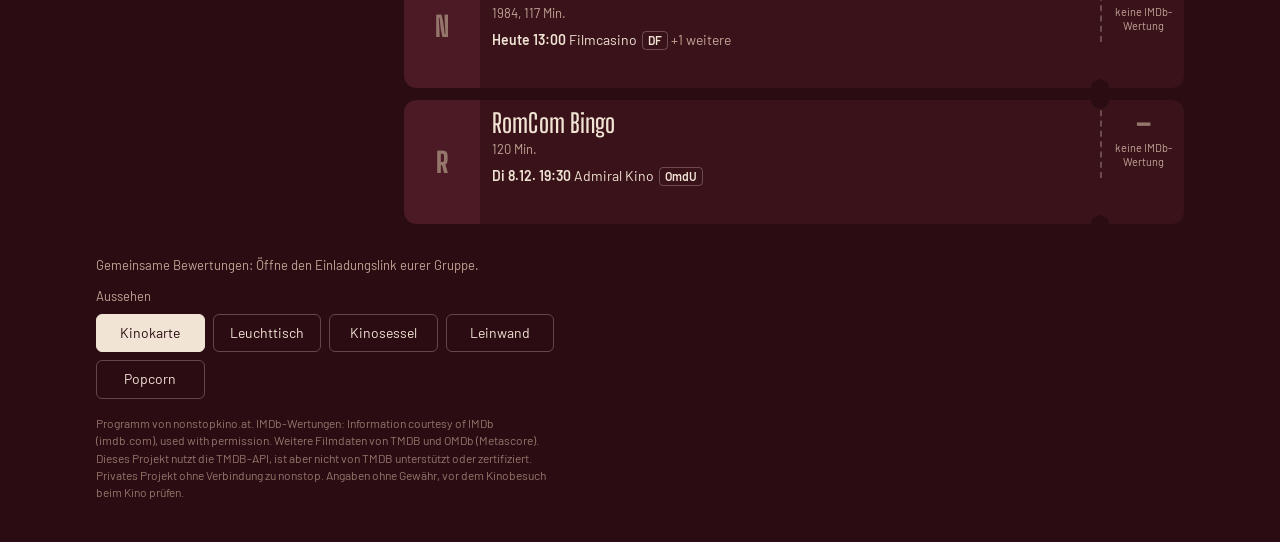
==== commit 967878cb: "Kein seitliches Scrollen mehr, Stilwahl im Raster, Leiste überall deckend Co-Authored-By: Claude Opu" ====
--- a/index.html
+++ b/index.html
@@ -9,11 +9,11 @@
 <link rel="manifest" href="manifest.webmanifest">
 <link rel="icon" href="icons/icon.svg" type="image/svg+xml">
 <link rel="apple-touch-icon" href="icons/icon-192.png">
-<link rel="stylesheet" href="app.css?v=10">
-<link rel="stylesheet" href="stil-film.css?v=10">
-<link rel="stylesheet" href="stil-sessel.css?v=10">
-<link rel="stylesheet" href="stil-leinwand.css?v=10">
-<link rel="stylesheet" href="stil-popcorn.css?v=10">
+<link rel="stylesheet" href="app.css?v=12">
+<link rel="stylesheet" href="stil-film.css?v=12">
+<link rel="stylesheet" href="stil-sessel.css?v=12">
+<link rel="stylesheet" href="stil-leinwand.css?v=12">
+<link rel="stylesheet" href="stil-popcorn.css?v=12">
 <script>
   // Stil vor dem ersten Zeichnen setzen, damit nichts flackert
   (function () {
@@ -56,13 +56,14 @@
 
   <footer class="foot">
     <p class="gruppe" id="gruppeInfo"></p>
-    <p class="stilwahl" role="group" aria-label="Aussehen">Aussehen:
+    <div class="stilwahl" role="group" aria-labelledby="stilLabel">
+      <p id="stilLabel">Aussehen</p>
       <button type="button" data-stil="karte">Kinokarte</button>
       <button type="button" data-stil="film">Leuchttisch</button>
       <button type="button" data-stil="sessel">Kinosessel</button>
       <button type="button" data-stil="leinwand">Leinwand</button>
       <button type="button" data-stil="popcorn">Popcorn</button>
-    </p>
+    </div>
     <p>Programm von nonstopkino.at. IMDb-Wertungen: Information courtesy of IMDb (imdb.com), used with permission. Weitere Filmdaten von TMDB und OMDb (Metascore). Dieses Projekt nutzt die TMDB-API, ist aber nicht von TMDB unterstützt oder zertifiziert. Privates Projekt ohne Verbindung zu nonstop. Angaben ohne Gewähr, vor dem Kinobesuch beim Kino prüfen.</p>
   </footer>
 </div>
@@ -91,7 +92,7 @@
   <div class="detail-inner" id="detailBody"></div>
 </dialog>
 
-<script src="firebase-config.js?v=10"></script>
-<script src="app.js?v=10" defer></script>
+<script src="firebase-config.js?v=12"></script>
+<script src="app.js?v=12" defer></script>
 </body>
 </html>
--- a/app.css
+++ b/app.css
@@ -37,6 +37,8 @@
 
 * { box-sizing: border-box; }
 html { -webkit-text-size-adjust: 100%; }
+/* Sicherheitsnetz: nie seitlich scrollen (clip statt hidden, damit die Leiste oben kleben bleibt) */
+html, body { overflow-x: clip; max-width: 100%; }
 body {
   margin: 0;
   background: var(--plush);
@@ -91,6 +93,7 @@
   padding-top: max(10px, env(safe-area-inset-top));
   background: var(--plush);
   border-bottom: 1px solid var(--line);
+  box-shadow: 0 8px 14px -10px rgba(0, 0, 0, 0.6);
 }
 .sortrow {
   display: grid;
@@ -290,6 +293,26 @@
 .empty-state { padding: 40px 8px; text-align: center; color: var(--muted); }
 .empty-state h2 { font: 600 26px/1.1 var(--display); color: var(--ink); margin: 0 0 8px; }
 .empty-state button { margin-top: 14px; }
+
+/* Stilwahl im Fußbereich: Raster, das in jede Handybreite passt */
+.stilwahl {
+  display: grid;
+  grid-template-columns: repeat(auto-fill, minmax(96px, 1fr));
+  gap: 8px;
+  margin: 0 0 16px;
+}
+.stilwahl p { grid-column: 1 / -1; margin: 0; font-size: 13px; color: var(--muted); }
+.stilwahl button {
+  min-width: 0;
+  padding: 8px 6px;
+  border: 1px solid var(--line-strong);
+  border-radius: var(--r-s);
+  background: transparent;
+  color: var(--ink);
+  font-size: 14px;
+  cursor: pointer;
+}
+.stilwahl button[aria-pressed="true"] { background: var(--ink); color: var(--plush); border-color: var(--ink); }
 
 .foot { grid-area: foot; padding: 8px 16px calc(env(safe-area-inset-bottom) + 28px); font-size: 12px; color: var(--dim); max-width: 70ch; }
 
--- a/stil-film.css
+++ b/stil-film.css
@@ -185,17 +185,6 @@
 :root[data-stil="film"] .d-hero .poster.empty { box-shadow: 0 0 0 4px #000, 0 0 40px rgba(255, 220, 160, 0.18); }
 :root[data-stil="film"] .d-links a.trailer { background: var(--bulb); color: #1d130a; border-color: var(--bulb); }
 
-/* Stilwahl im Fußbereich */
-.stilwahl { display: flex; gap: 8px; align-items: center; margin: 0 0 12px; font-size: 13px; }
-.stilwahl button {
-  background: transparent;
-  border: 1px solid var(--line-strong);
-  border-radius: 999px;
-  padding: 4px 12px;
-  cursor: pointer;
-  color: var(--ink);
-}
-.stilwahl button[aria-pressed="true"] { background: var(--ink); color: var(--plush); }
 
 /* Vorlauf-Countdown beim ersten Öffnen */
 .leader {
--- a/stil-leinwand.css
+++ b/stil-leinwand.css
@@ -59,7 +59,7 @@
   filter: drop-shadow(0 4px 6px rgba(0, 0, 0, 0.5));
 }
 :root[data-stil="leinwand"] .brand h1 { text-shadow: 0 0 22px rgba(205, 220, 255, 0.35); }
-:root[data-stil="leinwand"] .bar { background: rgba(19, 17, 26, 0.94); }
+:root[data-stil="leinwand"] .bar { background: var(--hall); box-shadow: 0 8px 14px -8px rgba(0, 0, 0, 0.8); }
 
 /* Jede Karte als beleuchtete Leinwand */
 :root[data-stil="leinwand"] .list { gap: 22px; padding-top: 20px; }
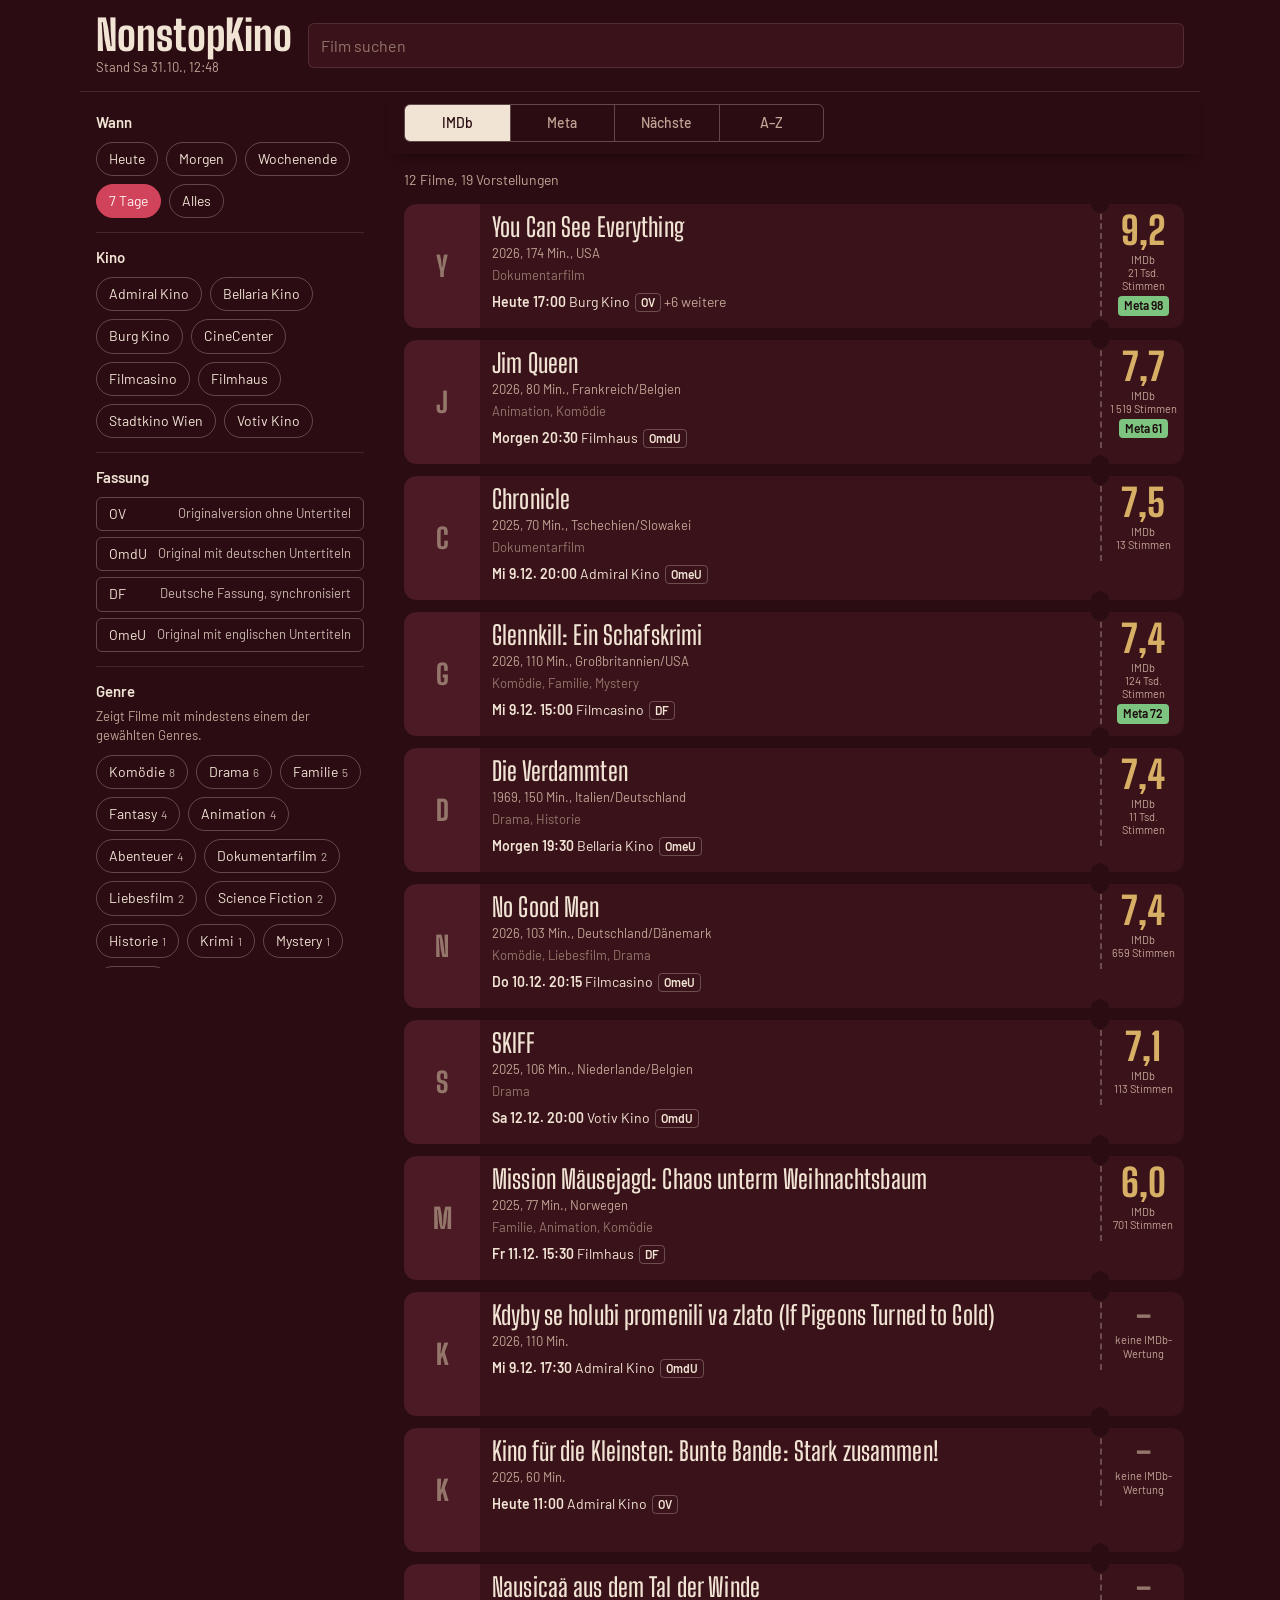
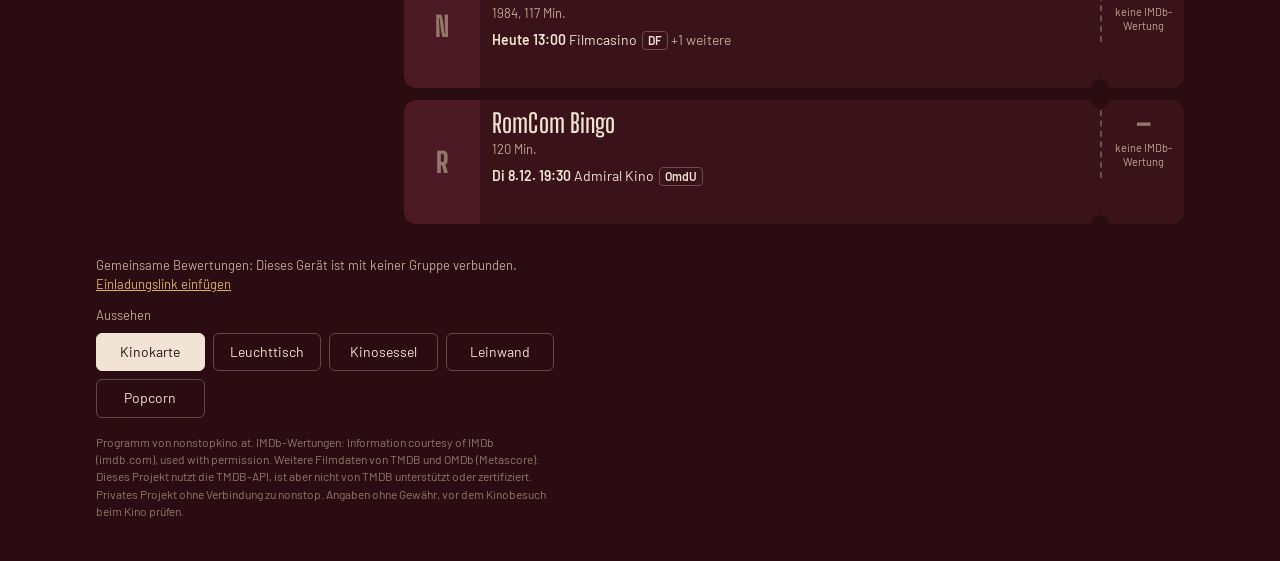
==== commit 38282014: "Bewertungen: Verbindungsstatus, klare Fehlermeldungen, Einladungslink einfügen Bewertungsknöpfe schw" ====
--- a/index.html
+++ b/index.html
@@ -9,11 +9,11 @@
 <link rel="manifest" href="manifest.webmanifest">
 <link rel="icon" href="icons/icon.svg" type="image/svg+xml">
 <link rel="apple-touch-icon" href="icons/icon-192.png">
-<link rel="stylesheet" href="app.css?v=12">
-<link rel="stylesheet" href="stil-film.css?v=12">
-<link rel="stylesheet" href="stil-sessel.css?v=12">
-<link rel="stylesheet" href="stil-leinwand.css?v=12">
-<link rel="stylesheet" href="stil-popcorn.css?v=12">
+<link rel="stylesheet" href="app.css?v=13">
+<link rel="stylesheet" href="stil-film.css?v=13">
+<link rel="stylesheet" href="stil-sessel.css?v=13">
+<link rel="stylesheet" href="stil-leinwand.css?v=13">
+<link rel="stylesheet" href="stil-popcorn.css?v=13">
 <script>
   // Stil vor dem ersten Zeichnen setzen, damit nichts flackert
   (function () {
@@ -82,7 +82,7 @@
 
 <dialog id="who" class="sheet" aria-label="Wer bist du?">
   <div class="sheet-head">
-    <h2>Wer bist du?</h2>
+    <h2 id="whoTitle">Wer bist du?</h2>
     <button type="button" class="ghost" data-who-close>Später</button>
   </div>
   <div class="sheet-body" id="whoBody"></div>
@@ -92,7 +92,9 @@
   <div class="detail-inner" id="detailBody"></div>
 </dialog>
 
-<script src="firebase-config.js?v=12"></script>
-<script src="app.js?v=12" defer></script>
+<div id="toast" class="toast" role="status" aria-live="polite"></div>
+
+<script src="firebase-config.js?v=13"></script>
+<script src="app.js?v=13" defer></script>
 </body>
 </html>
--- a/app.css
+++ b/app.css
@@ -282,6 +282,28 @@
 .group-list .who { font-weight: 600; }
 .group-list .what { text-align: right; }
 .group-list .what.none { color: var(--dim); }
+.toast {
+  position: fixed;
+  left: 16px;
+  right: 16px;
+  bottom: calc(env(safe-area-inset-bottom) + 18px);
+  z-index: 80;
+  max-width: 520px;
+  margin: 0 auto;
+  padding: 12px 14px;
+  border-radius: var(--r-s);
+  background: #f4ecdf;
+  color: #1c1511;
+  font-size: 14px;
+  box-shadow: 0 10px 26px rgba(0, 0, 0, 0.45);
+  opacity: 0;
+  transform: translateY(12px);
+  pointer-events: none;
+  transition: opacity 0.2s, transform 0.2s;
+}
+.toast.show { opacity: 1; transform: none; }
+.toast.bad { background: #ffe1dc; color: #5c0c14; }
+.d-note.bad { color: var(--ink); }
 .linkbtn { background: none; border: 0; padding: 0; color: var(--brass); text-decoration: underline; cursor: pointer; font: inherit; }
 .gruppe { margin: 0 0 12px; font-size: 13px; color: var(--muted); }
 .gruppe b { color: var(--ink); }
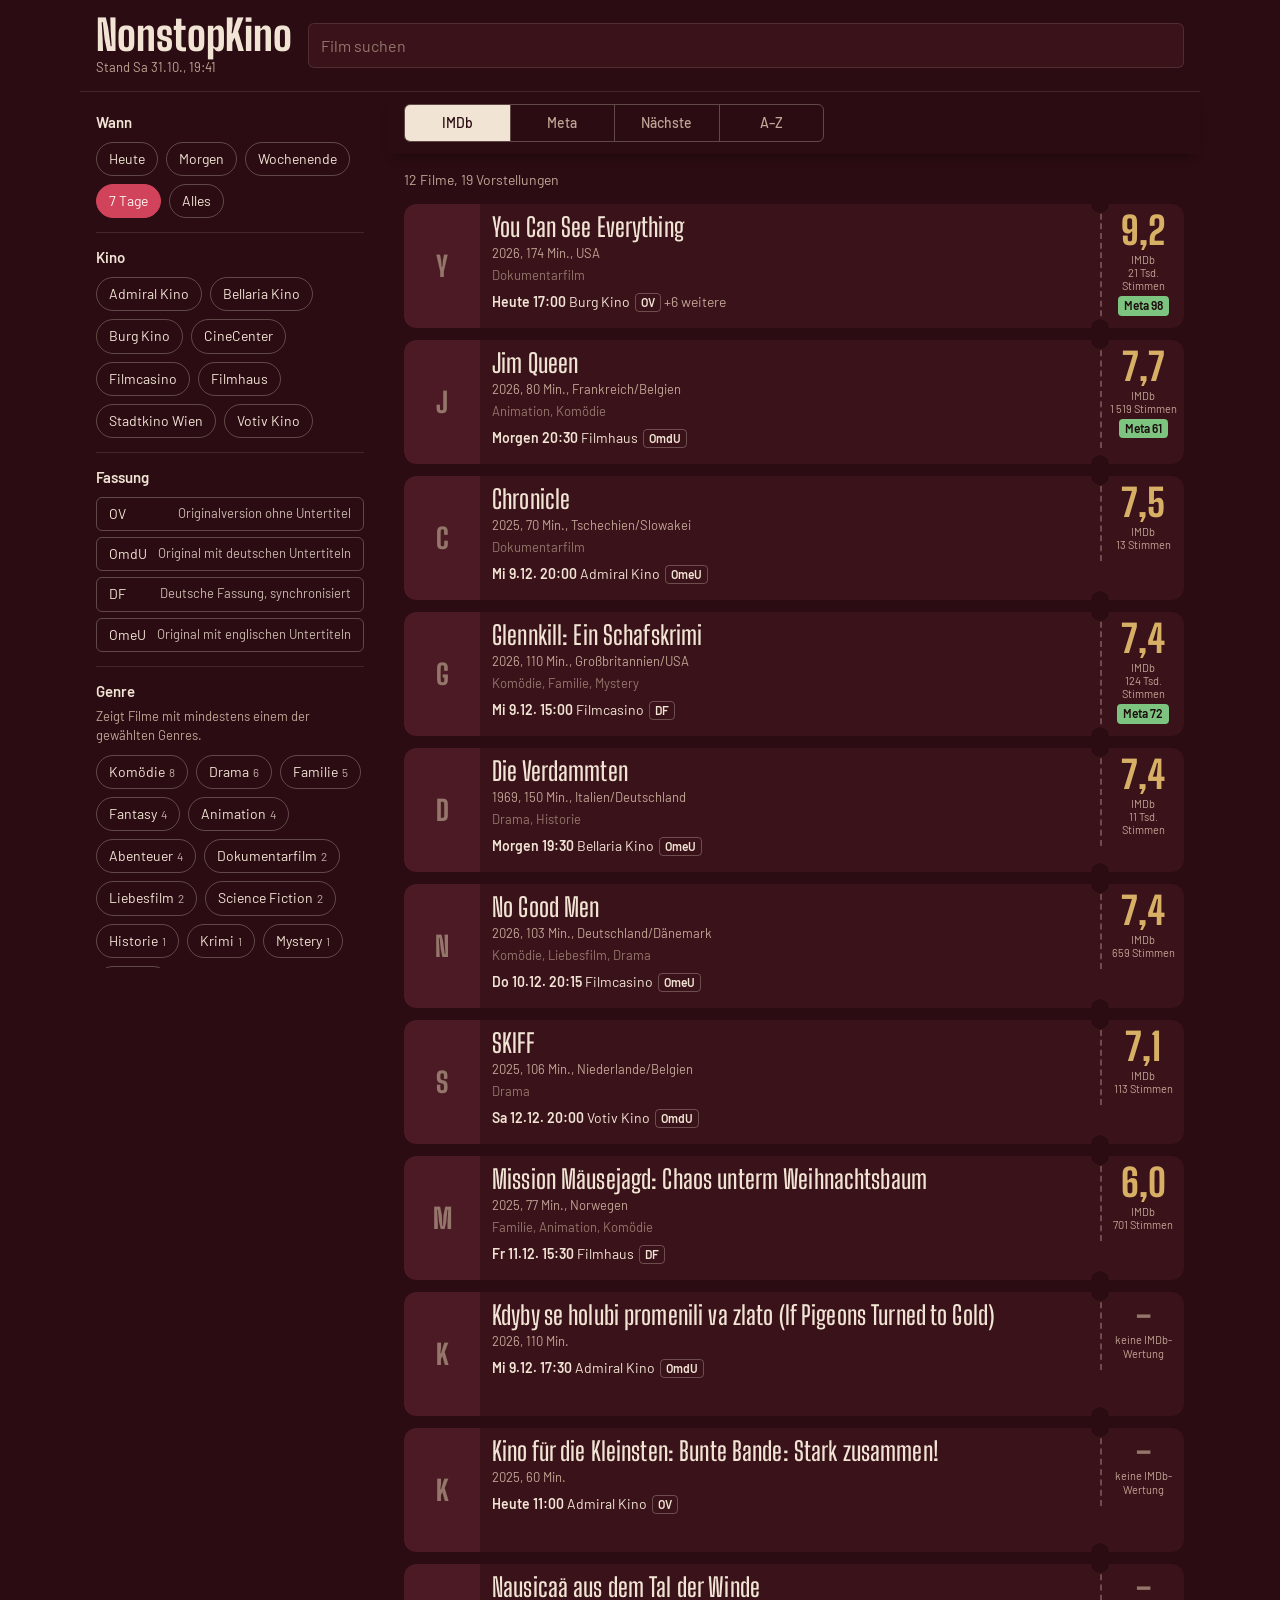
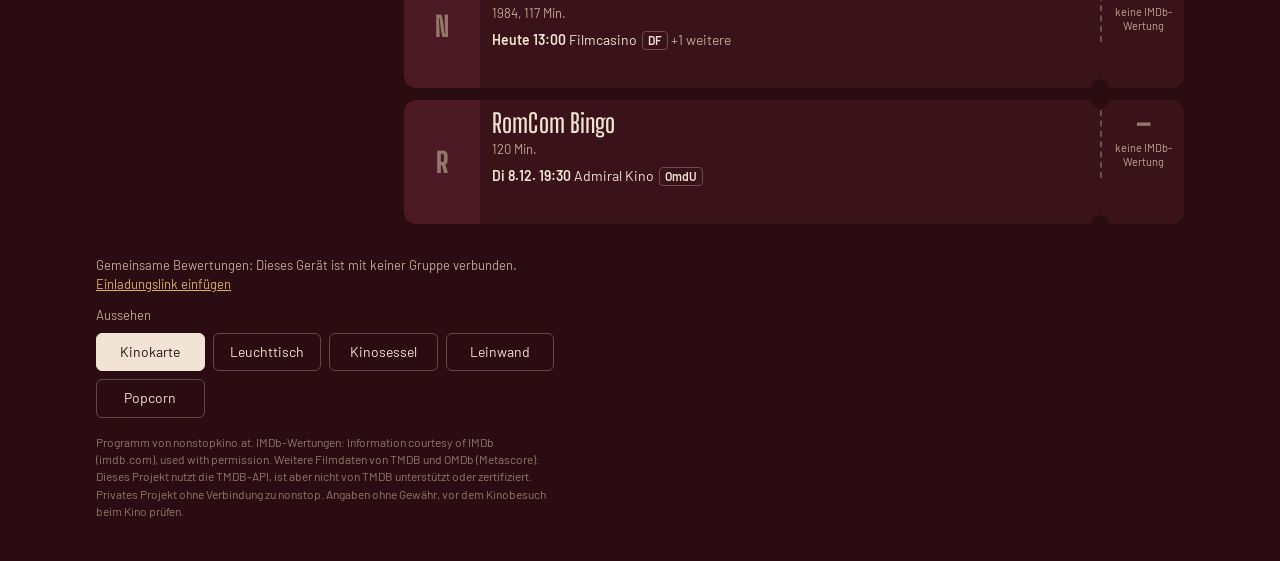
==== commit 29f13857: "Filter nach euren Bewertungen (pro Person, alle wollen, von mir unbewertet), 👀 für gesehen Co-Author" ====
--- a/index.html
+++ b/index.html
@@ -9,11 +9,11 @@
 <link rel="manifest" href="manifest.webmanifest">
 <link rel="icon" href="icons/icon.svg" type="image/svg+xml">
 <link rel="apple-touch-icon" href="icons/icon-192.png">
-<link rel="stylesheet" href="app.css?v=13">
-<link rel="stylesheet" href="stil-film.css?v=13">
-<link rel="stylesheet" href="stil-sessel.css?v=13">
-<link rel="stylesheet" href="stil-leinwand.css?v=13">
-<link rel="stylesheet" href="stil-popcorn.css?v=13">
+<link rel="stylesheet" href="app.css?v=15">
+<link rel="stylesheet" href="stil-film.css?v=15">
+<link rel="stylesheet" href="stil-sessel.css?v=15">
+<link rel="stylesheet" href="stil-leinwand.css?v=15">
+<link rel="stylesheet" href="stil-popcorn.css?v=15">
 <script>
   // Stil vor dem ersten Zeichnen setzen, damit nichts flackert
   (function () {
@@ -94,7 +94,7 @@
 
 <div id="toast" class="toast" role="status" aria-live="polite"></div>
 
-<script src="firebase-config.js?v=13"></script>
-<script src="app.js?v=13" defer></script>
+<script src="firebase-config.js?v=15"></script>
+<script src="app.js?v=15" defer></script>
 </body>
 </html>
--- a/app.css
+++ b/app.css
@@ -248,7 +248,7 @@
 }
 .vchip.me { border-color: var(--brass); }
 .ticket.is-seen { opacity: 0.55; }
-.ticket.is-seen .title::after { content: " ✓ gesehen"; font: 500 13px/1 var(--ui); color: var(--muted); }
+.ticket.is-seen .title::after { content: " 👀 gesehen"; font: 500 13px/1 var(--ui); color: var(--muted); }
 .d-group { margin-top: 24px; padding: 16px; background: var(--plush-2); border-radius: var(--r-m); }
 .d-group h3 { margin: 0 0 12px; font: 600 24px/1 var(--display); }
 .rates { display: grid; grid-template-columns: repeat(4, 1fr); gap: 8px; }
@@ -386,6 +386,7 @@
 }
 .opt[aria-pressed="true"] { background: var(--seat); border-color: var(--seat); color: var(--seat-ink); }
 .opt small { color: inherit; opacity: 0.75; margin-left: 4px; }
+.fgroup .hint.sub { margin: 12px 0 8px; }
 .vlist { display: grid; gap: 6px; }
 .vlist .opt { border-radius: var(--r-s); text-align: left; display: flex; justify-content: space-between; gap: 10px; }
 .vlist .opt span:last-child { opacity: 0.8; font-size: 13px; }
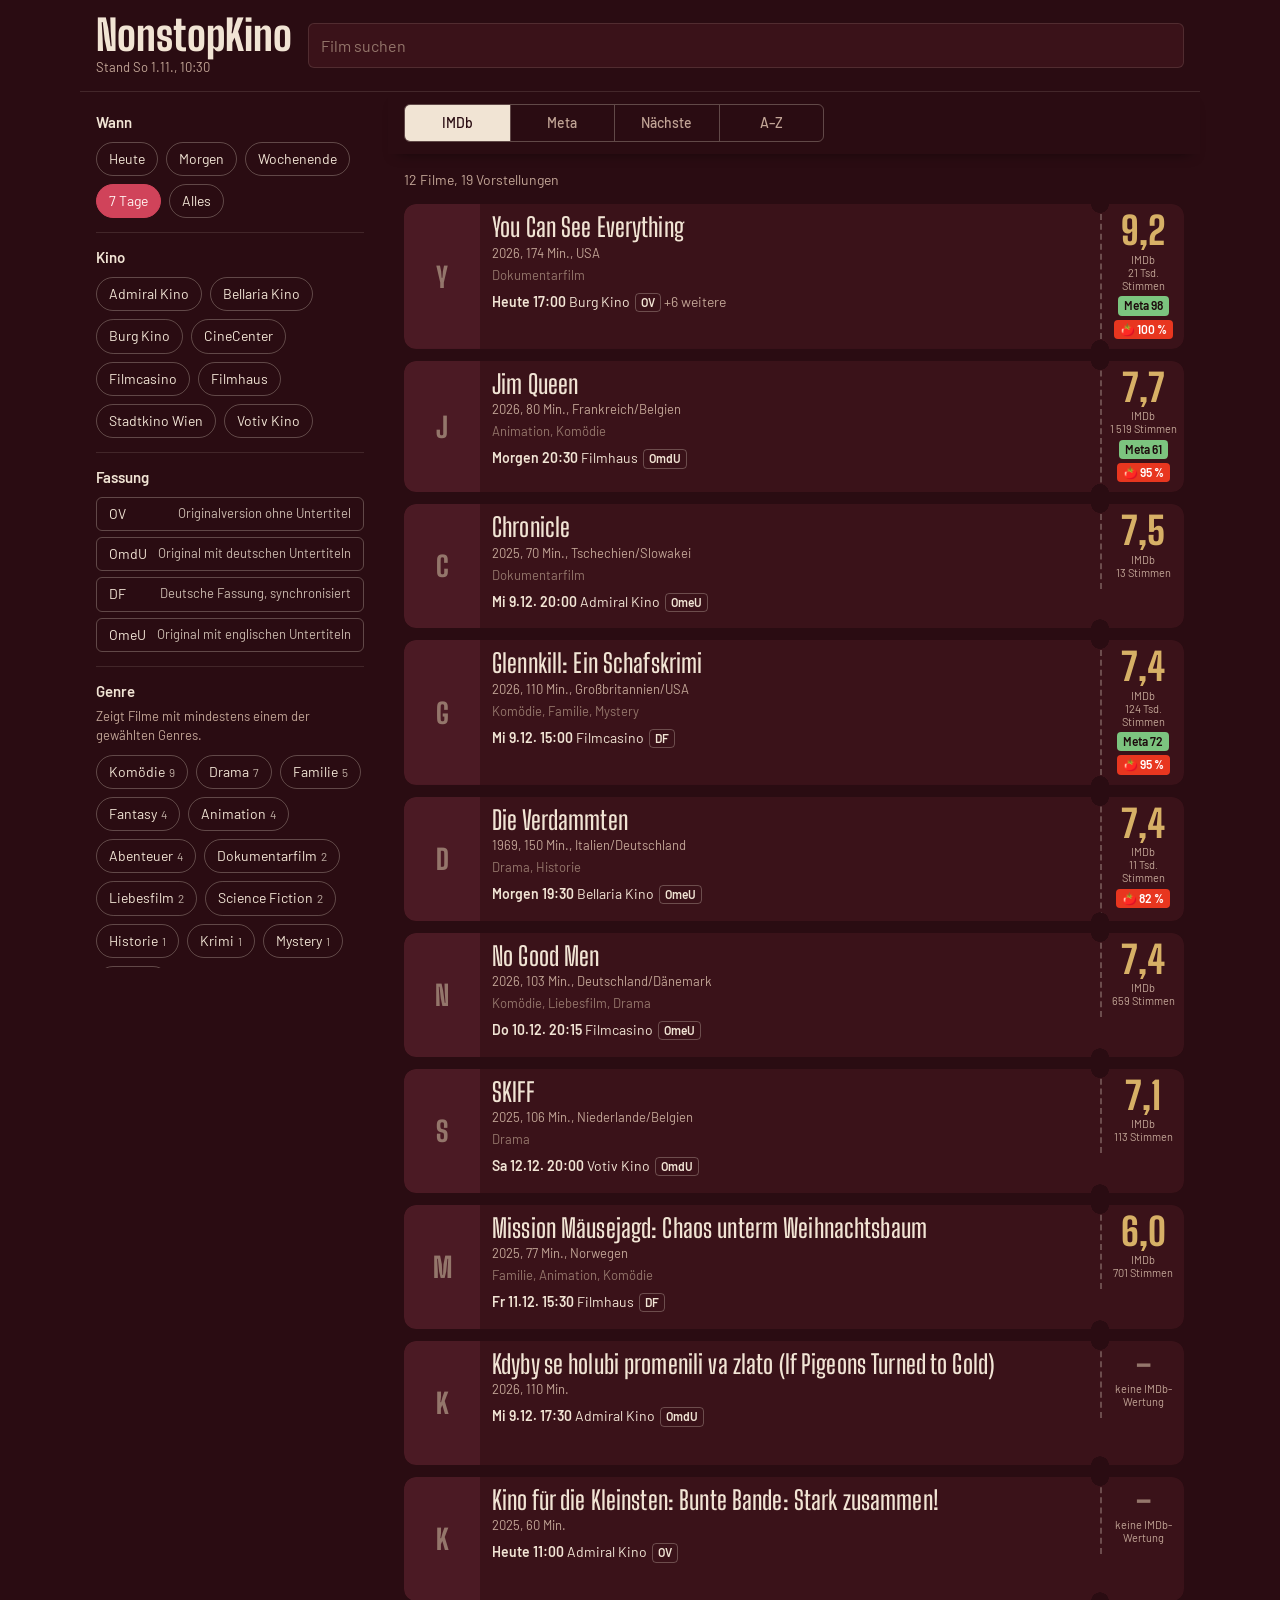
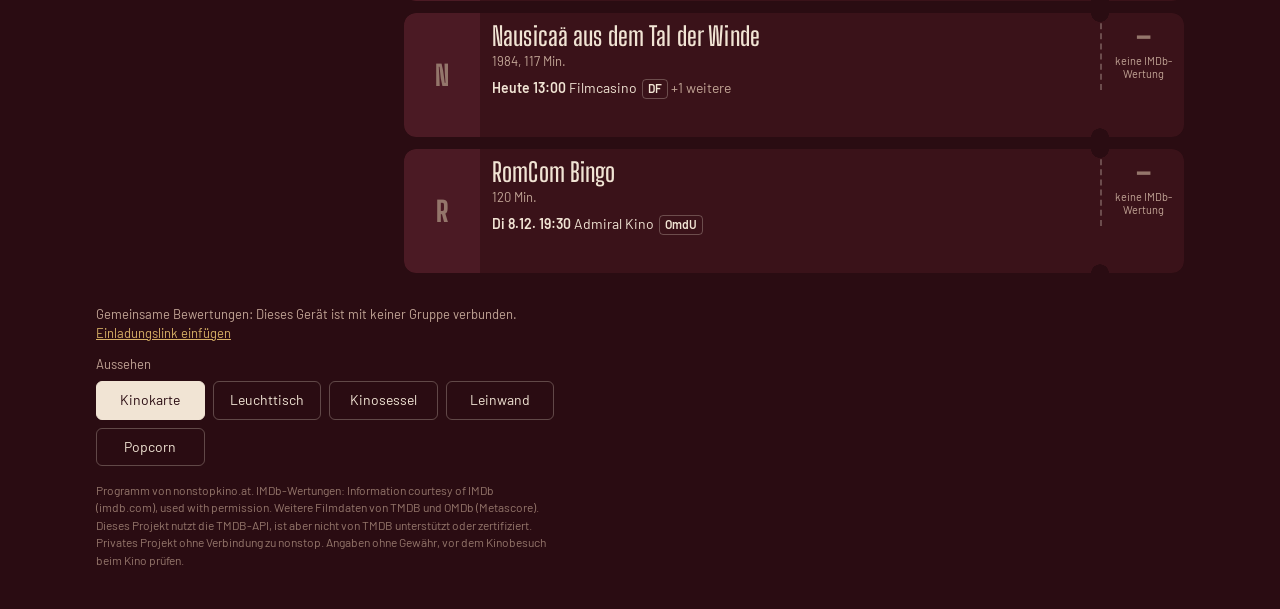
==== commit 0a2850a9: "Kommentare pro Film, WhatsApp-Teilen pro Vorstellung und Film, Letterboxd-Link Co-Authored-By: Claud" ====
--- a/index.html
+++ b/index.html
@@ -9,11 +9,11 @@
 <link rel="manifest" href="manifest.webmanifest">
 <link rel="icon" href="icons/icon.svg" type="image/svg+xml">
 <link rel="apple-touch-icon" href="icons/icon-192.png">
-<link rel="stylesheet" href="app.css?v=15">
-<link rel="stylesheet" href="stil-film.css?v=15">
-<link rel="stylesheet" href="stil-sessel.css?v=15">
-<link rel="stylesheet" href="stil-leinwand.css?v=15">
-<link rel="stylesheet" href="stil-popcorn.css?v=15">
+<link rel="stylesheet" href="app.css?v=17">
+<link rel="stylesheet" href="stil-film.css?v=17">
+<link rel="stylesheet" href="stil-sessel.css?v=17">
+<link rel="stylesheet" href="stil-leinwand.css?v=17">
+<link rel="stylesheet" href="stil-popcorn.css?v=17">
 <script>
   // Stil vor dem ersten Zeichnen setzen, damit nichts flackert
   (function () {
@@ -94,7 +94,7 @@
 
 <div id="toast" class="toast" role="status" aria-live="polite"></div>
 
-<script src="firebase-config.js?v=15"></script>
-<script src="app.js?v=15" defer></script>
+<script src="firebase-config.js?v=17"></script>
+<script src="app.js?v=17" defer></script>
 </body>
 </html>
--- a/app.css
+++ b/app.css
@@ -304,6 +304,34 @@
 .toast.show { opacity: 1; transform: none; }
 .toast.bad { background: #ffe1dc; color: #5c0c14; }
 .d-note.bad { color: var(--ink); }
+.vchip.cmt { border-style: dashed; }
+.d-cmt { margin-top: 18px; padding: 16px; background: var(--plush-2); border-radius: var(--r-m); }
+.d-cmt h3 { margin: 0 0 10px; font: 600 24px/1 var(--display); }
+.d-cmt h3 span { font: 500 15px/1 var(--ui); color: var(--muted); }
+.cmt-list { list-style: none; margin: 0 0 12px; padding: 0; display: grid; gap: 10px; }
+.cmt { padding: 10px 12px; border-radius: var(--r-s); background: rgba(127, 127, 127, 0.1); }
+.cmt.own { border-left: 3px solid var(--brass); }
+.cmt-head { display: flex; gap: 8px; align-items: baseline; font-size: 13px; color: var(--muted); }
+.cmt-head b { color: var(--ink); font-size: 14px; }
+.cmt-head .linkbtn { margin-left: auto; font-size: 13px; }
+.cmt p { margin: 4px 0 0; white-space: pre-wrap; overflow-wrap: anywhere; }
+.cmt-form { display: grid; grid-template-columns: minmax(0, 1fr) auto; gap: 8px; align-items: end; }
+.cmt-form textarea {
+  width: 100%;
+  min-height: 46px;
+  resize: vertical;
+  padding: 10px 12px;
+  border-radius: var(--r-s);
+  border: 1px solid var(--line-strong);
+  background: var(--plush);
+  color: var(--ink);
+  font: inherit;
+}
+.cmt-form .ghost, .cmt-form .d-note { grid-column: 1 / -1; }
+.show { grid-template-columns: 58px minmax(0, 1fr); row-gap: 4px; }
+.show-time { grid-row: span 2; }
+.show-links { grid-column: 2; display: flex; flex-wrap: wrap; gap: 4px 16px; font-size: 14px; }
+.d-links a.wa { border-style: dashed; }
 .linkbtn { background: none; border: 0; padding: 0; color: var(--brass); text-decoration: underline; cursor: pointer; font: inherit; }
 .gruppe { margin: 0 0 12px; font-size: 13px; color: var(--muted); }
 .gruppe b { color: var(--ink); }
@@ -311,6 +339,16 @@
 .who-new input { padding: 10px 12px; background: var(--plush-3); border: 1px solid var(--line-strong); border-radius: var(--r-s); }
 #who .sheet-body { padding: 14px 16px calc(env(safe-area-inset-bottom) + 18px); }
 #who .primary { width: 100%; }
+
+.rt {
+  font-size: 12px;
+  font-weight: 600;
+  padding: 1px 6px;
+  border-radius: 4px;
+  white-space: nowrap;
+}
+.rt.fresh { background: #e8361f; color: #ffffff; }
+.rt.rotten { background: #7fbf3f; color: #142008; }
 
 .empty-state { padding: 40px 8px; text-align: center; color: var(--muted); }
 .empty-state h2 { font: 600 26px/1.1 var(--display); color: var(--ink); margin: 0 0 8px; }
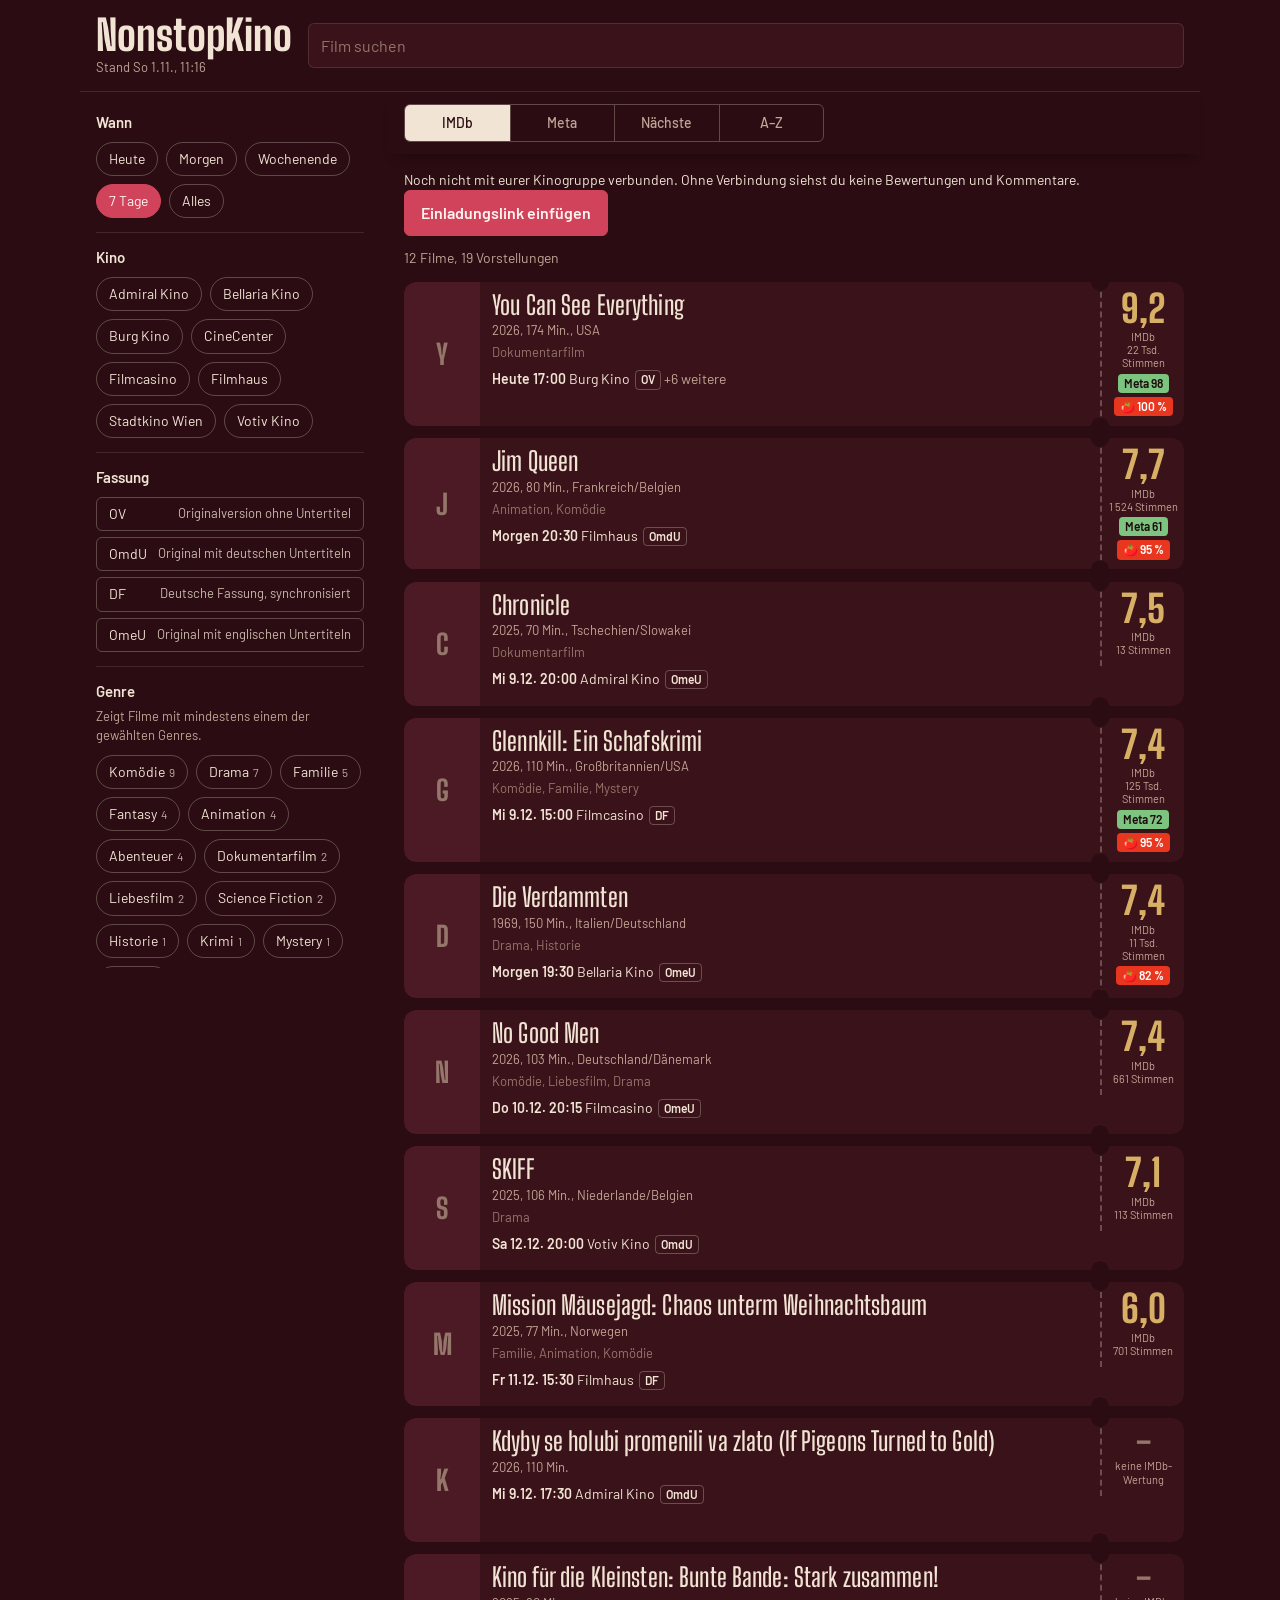
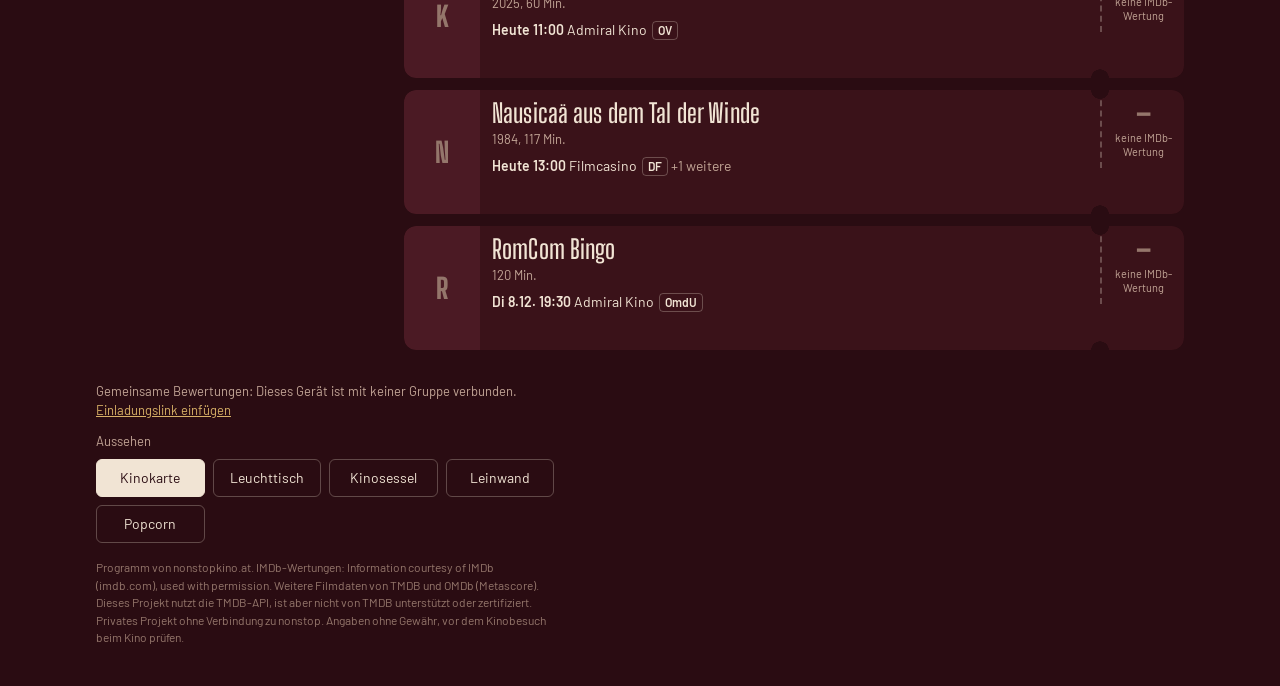
==== commit bb6c20fa: "Geteilte Filmlinks verbinden mit der Gruppe, Hinweis für nicht verbundene Geräte Co-Authored-By: Cla" ====
--- a/index.html
+++ b/index.html
@@ -9,11 +9,11 @@
 <link rel="manifest" href="manifest.webmanifest">
 <link rel="icon" href="icons/icon.svg" type="image/svg+xml">
 <link rel="apple-touch-icon" href="icons/icon-192.png">
-<link rel="stylesheet" href="app.css?v=17">
-<link rel="stylesheet" href="stil-film.css?v=17">
-<link rel="stylesheet" href="stil-sessel.css?v=17">
-<link rel="stylesheet" href="stil-leinwand.css?v=17">
-<link rel="stylesheet" href="stil-popcorn.css?v=17">
+<link rel="stylesheet" href="app.css?v=18">
+<link rel="stylesheet" href="stil-film.css?v=18">
+<link rel="stylesheet" href="stil-sessel.css?v=18">
+<link rel="stylesheet" href="stil-leinwand.css?v=18">
+<link rel="stylesheet" href="stil-popcorn.css?v=18">
 <script>
   // Stil vor dem ersten Zeichnen setzen, damit nichts flackert
   (function () {
@@ -94,7 +94,7 @@
 
 <div id="toast" class="toast" role="status" aria-live="polite"></div>
 
-<script src="firebase-config.js?v=17"></script>
-<script src="app.js?v=17" defer></script>
+<script src="firebase-config.js?v=18"></script>
+<script src="app.js?v=18" defer></script>
 </body>
 </html>
--- a/app.css
+++ b/app.css
@@ -313,7 +313,18 @@
 .cmt.own { border-left: 3px solid var(--brass); }
 .cmt-head { display: flex; gap: 8px; align-items: baseline; font-size: 13px; color: var(--muted); }
 .cmt-head b { color: var(--ink); font-size: 14px; }
-.cmt-head .linkbtn { margin-left: auto; font-size: 13px; }
+.cmt-head .join-hint {
+  display: grid;
+  gap: 10px;
+  padding: 14px;
+  border: 1px dashed var(--line-strong);
+  border-radius: var(--r-m);
+  background: var(--plush-2);
+  color: var(--ink);
+}
+.join-hint p { margin: 0; font-size: 14px; }
+.join-hint .primary { justify-self: start; }
+.linkbtn { margin-left: auto; font-size: 13px; }
 .cmt p { margin: 4px 0 0; white-space: pre-wrap; overflow-wrap: anywhere; }
 .cmt-form { display: grid; grid-template-columns: minmax(0, 1fr) auto; gap: 8px; align-items: end; }
 .cmt-form textarea {
